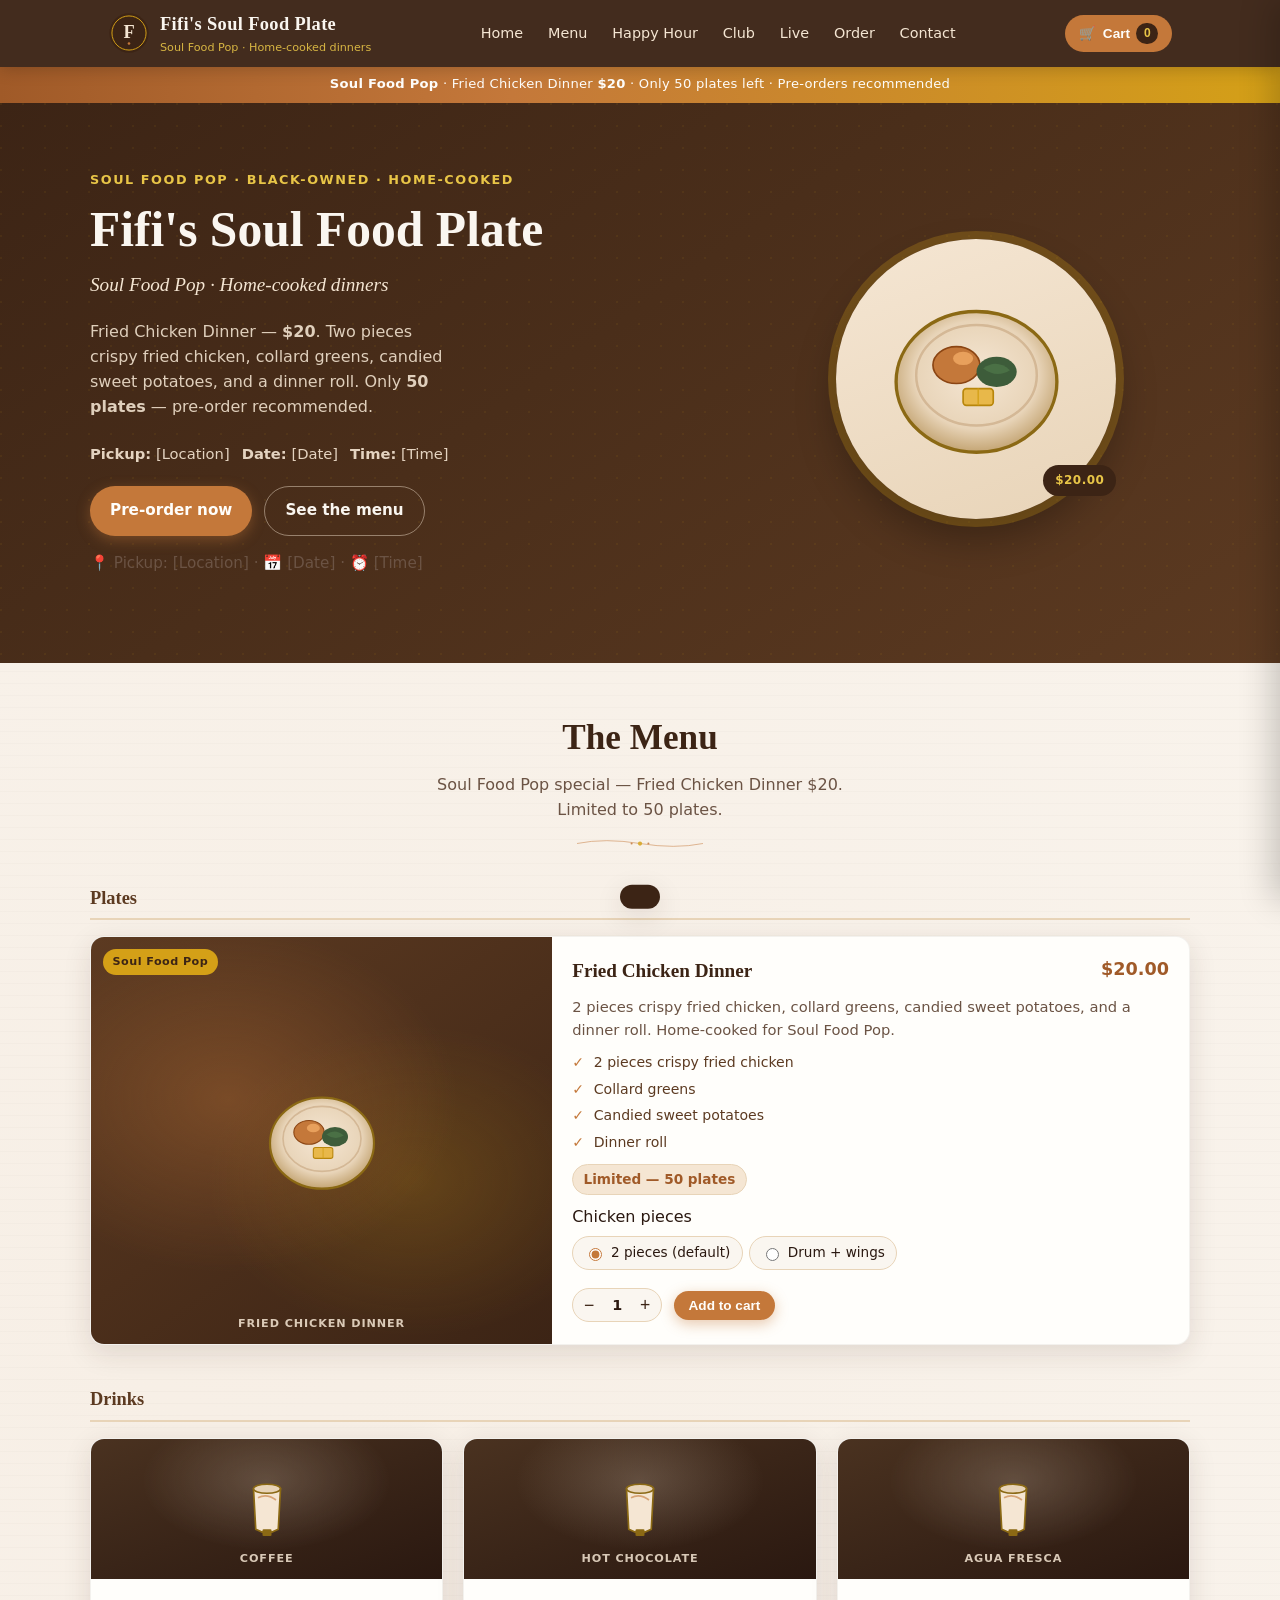
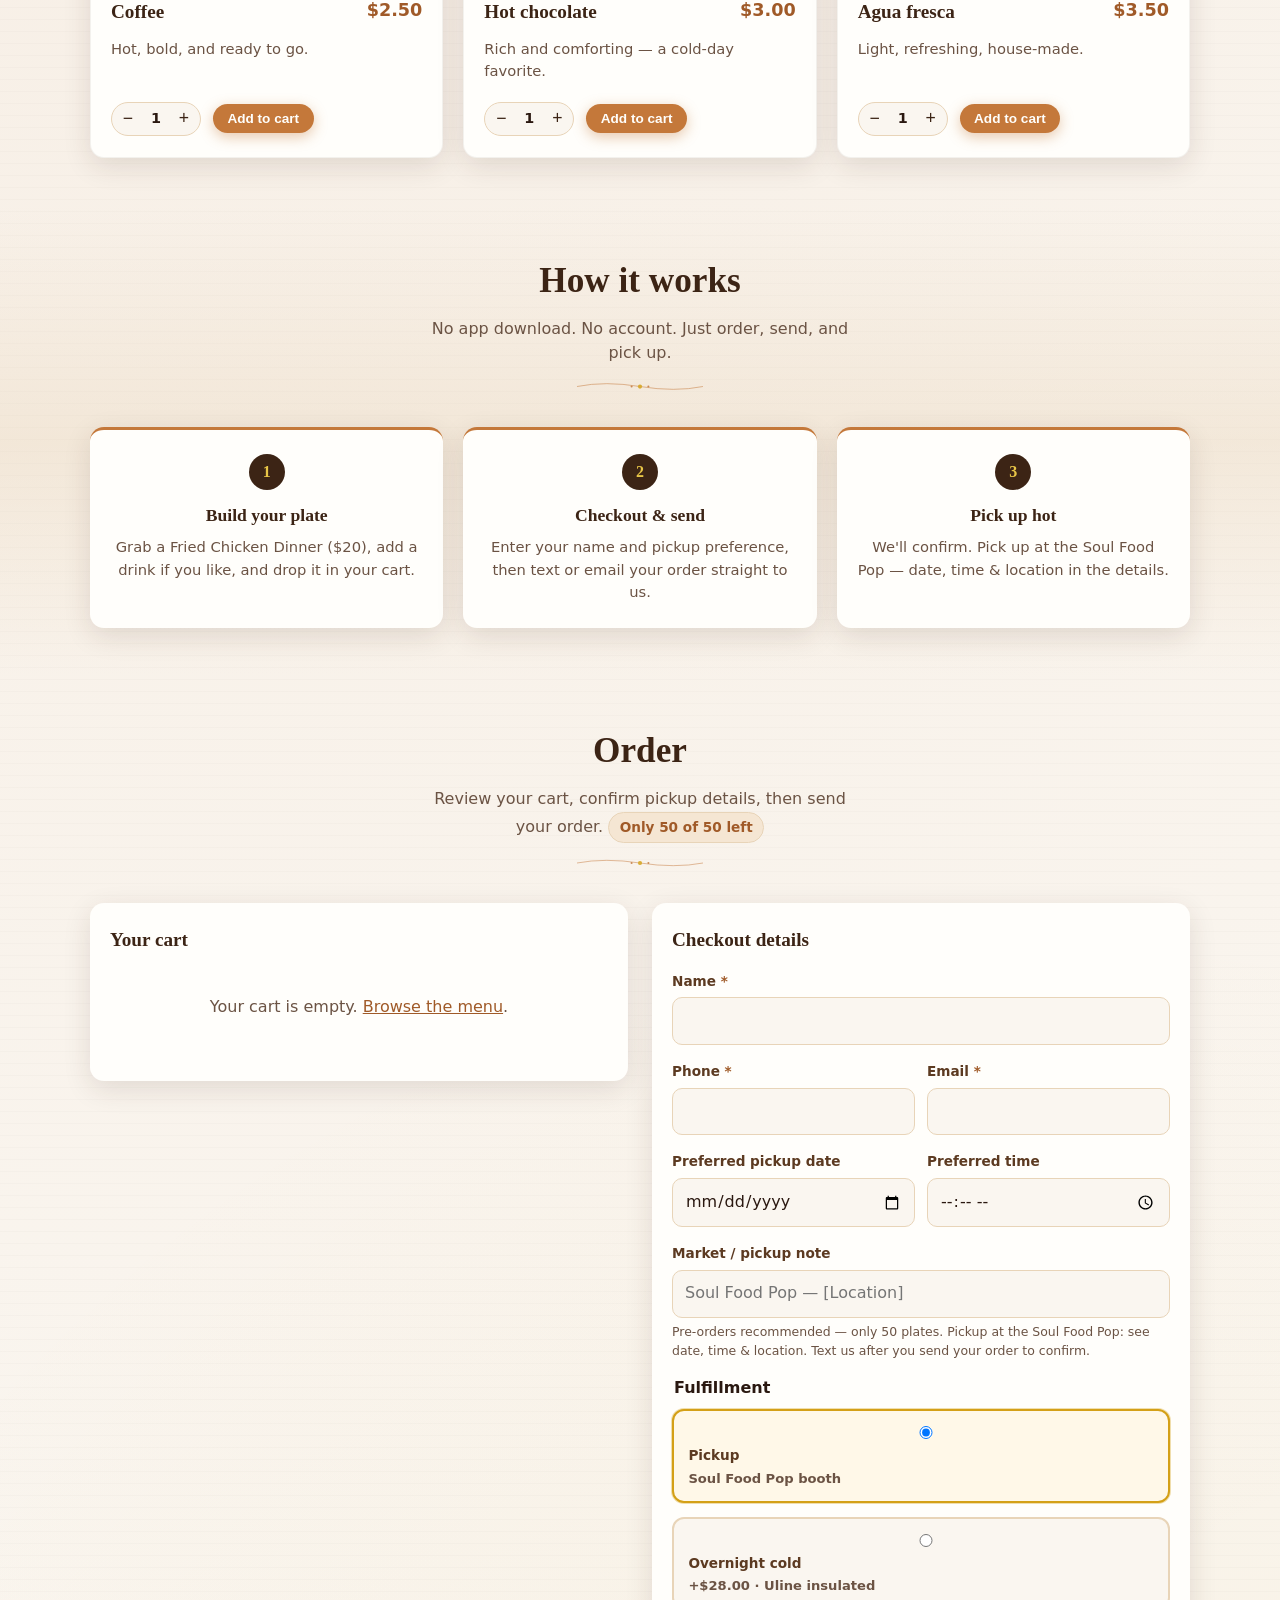
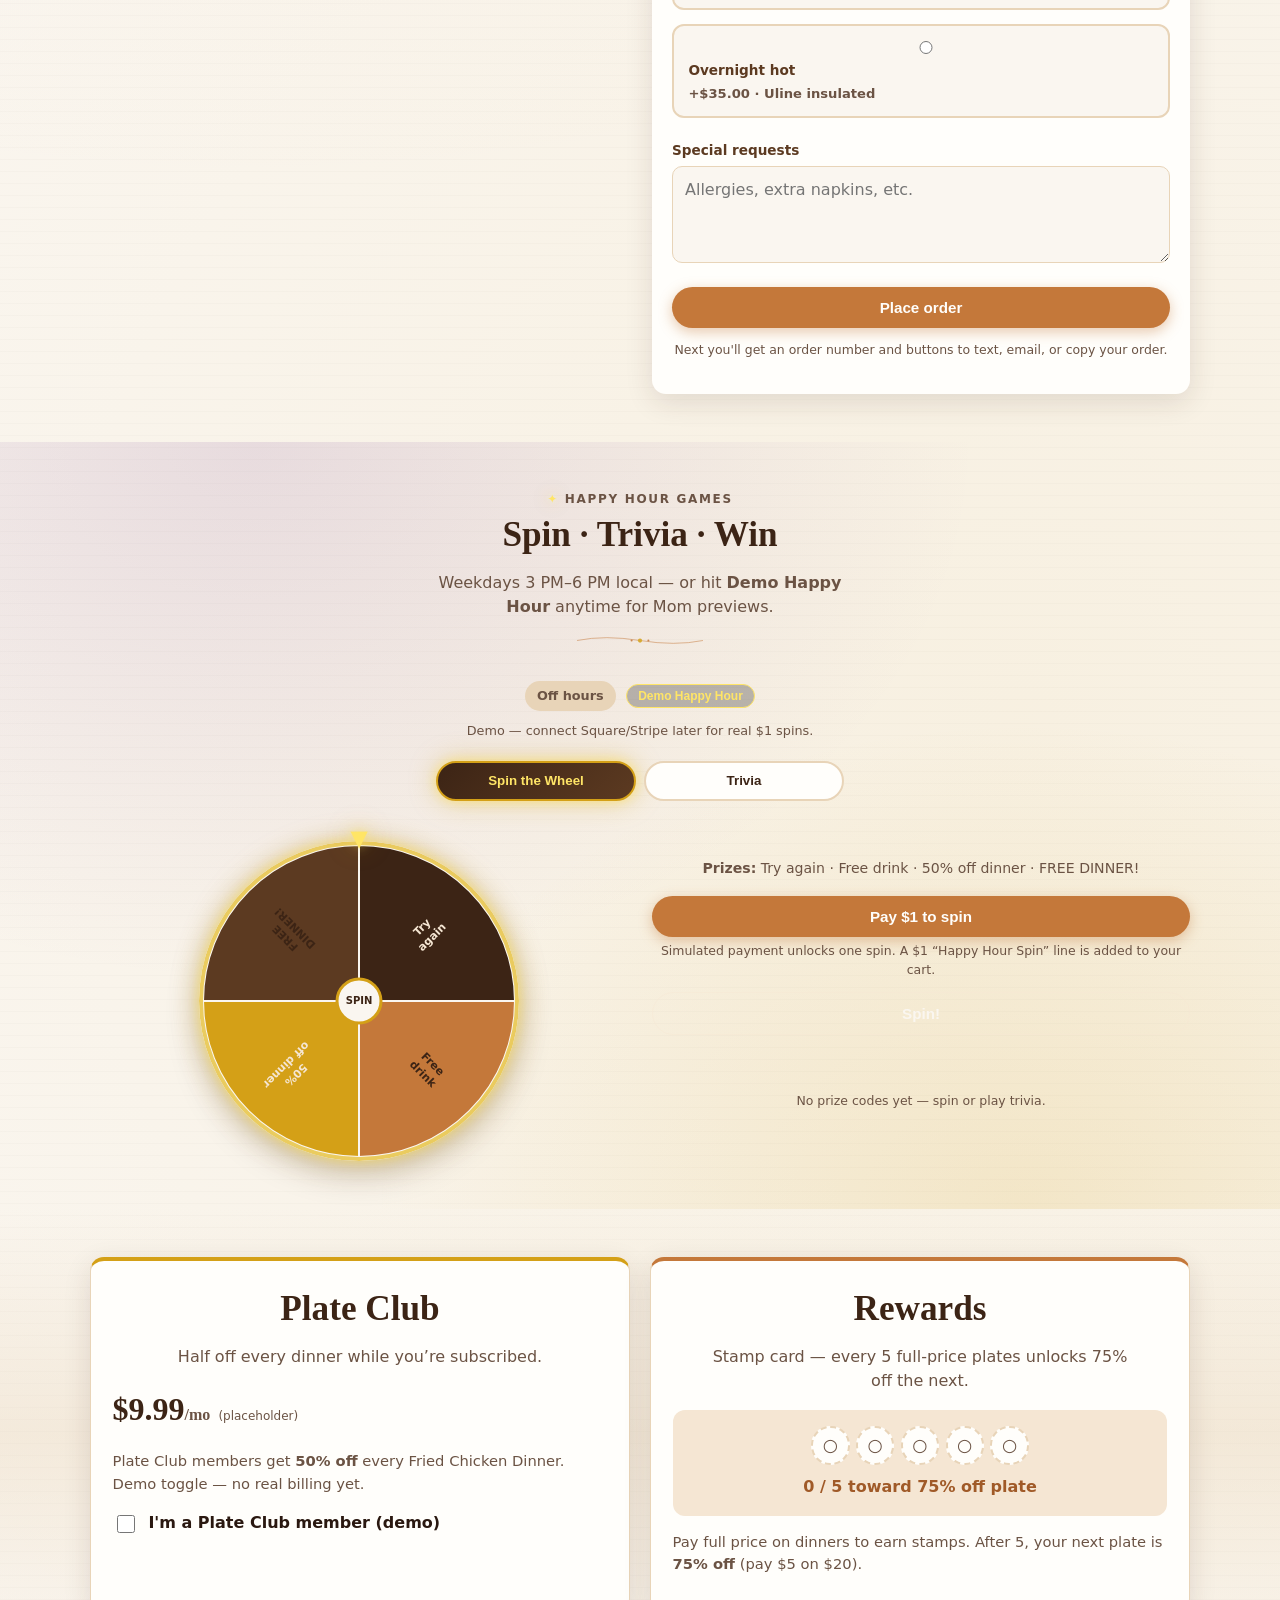
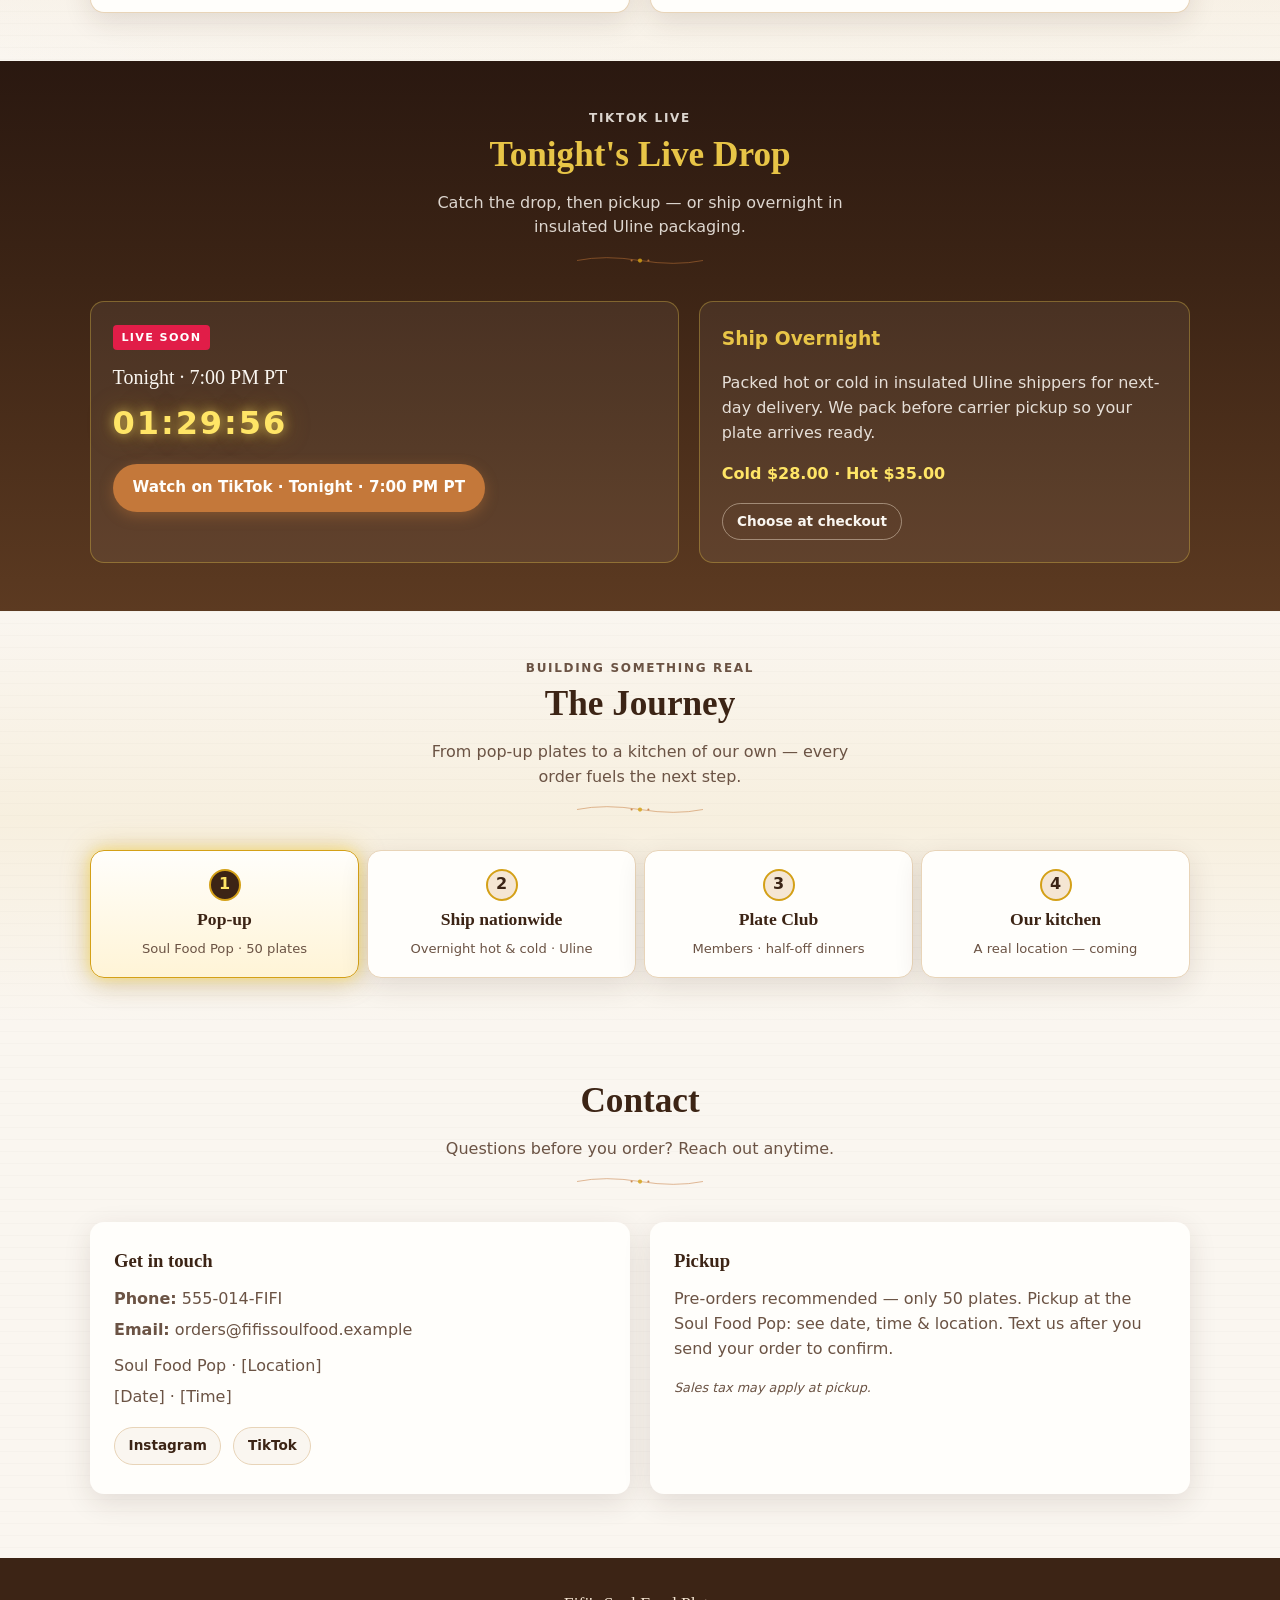
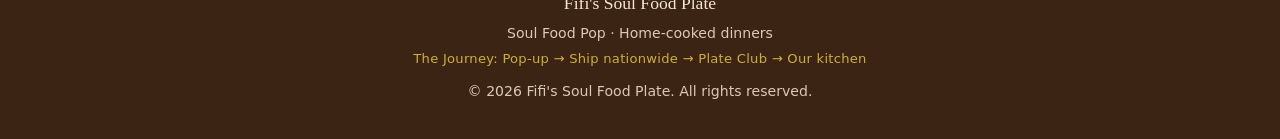
==== index.html @ 1bd7431d "Launch Fifi's Soul Food Plate ordering site Soul Food Pop menu, Happy Hour, Plate Club, rewards, ove" ====
<!DOCTYPE html>
<html lang="en">
<head>
  <meta charset="UTF-8" />
  <meta name="viewport" content="width=device-width, initial-scale=1" />
  <meta name="description" content="Soul Food Pop by Fifi's Soul Food Plate — Fried Chicken Dinner $20. Only 50 plates. Pre-order recommended." />
  <title>Fifi's Soul Food Plate — Soul Food Pop · Fried Chicken Dinner $20</title>
  <link rel="icon" href="assets/logo-mark.svg" type="image/svg+xml" />
  <link rel="stylesheet" href="styles.css" />
</head>
<body class="pattern-bg">
  <a class="skip-link" href="#main">Skip to content</a>

  <header class="site-header">
    <div class="header-inner">
      <a class="brand" href="#home">
        <img src="assets/logo-mark.svg" alt="" width="42" height="42" />
        <span class="brand-text">
          <span class="brand-name" id="brand-name">Fifi's Soul Food Plate</span>
          <span class="brand-tag" id="brand-tag">Soul Food Pop · Home-cooked dinners</span>
        </span>
      </a>

      <nav aria-label="Primary">
        <ul class="nav-desktop">
          <li><a href="#home">Home</a></li>
          <li><a href="#menu">Menu</a></li>
          <li><a href="#happy-hour">Happy Hour</a></li>
          <li><a href="#club">Club</a></li>
          <li><a href="#live-drop">Live</a></li>
          <li><a href="#order">Order</a></li>
          <li><a href="#contact">Contact</a></li>
        </ul>
      </nav>

      <div class="header-actions">
        <button type="button" class="cart-btn" id="cart-open-btn" aria-haspopup="dialog" aria-controls="cart-drawer" aria-expanded="false">
          <span aria-hidden="true">🛒</span>
          Cart
          <span class="cart-count" id="cart-count" aria-live="polite">0</span>
        </button>
        <button type="button" class="menu-toggle" id="menu-toggle" aria-expanded="false" aria-controls="nav-mobile">
          Menu
        </button>
      </div>
    </div>
    <ul class="nav-mobile" id="nav-mobile" hidden>
      <li><a href="#home">Home</a></li>
      <li><a href="#menu">Menu</a></li>
      <li><a href="#happy-hour">Happy Hour</a></li>
      <li><a href="#club">Plate Club</a></li>
      <li><a href="#rewards">Rewards</a></li>
      <li><a href="#live-drop">Live Drop</a></li>
      <li><a href="#journey">The Journey</a></li>
      <li><a href="#order">Order</a></li>
      <li><a href="#contact">Contact</a></li>
    </ul>
  </header>

  <div class="limited-banner" id="limited-banner" role="status" aria-live="polite">
    <strong id="banner-event">Soul Food Pop</strong>
    <span aria-hidden="true"> · </span>
    <span>Fried Chicken Dinner <strong>$20</strong></span>
    <span aria-hidden="true"> · </span>
    <span id="banner-left">Only 50 plates</span>
    <span aria-hidden="true"> · </span>
    <span>Pre-orders recommended</span>
  </div>

  <div class="hh-banner" id="hh-banner" hidden role="status">
    <span class="hh-neon" aria-hidden="true">✦</span>
    <strong>Happy Hour is ON</strong>
    <span aria-hidden="true"> · </span>
    <span>Spin the Wheel · Trivia · Win free drinks &amp; dinner deals</span>
    <a class="hh-banner-link" href="#happy-hour">Play now</a>
    <button type="button" class="hh-demo-toggle" id="hh-demo-toggle" title="Force Happy Hour for Mom demos">Demo Happy Hour</button>
  </div>

  <main id="main">
    <!-- HOME -->
    <section class="hero" id="home">
      <div class="hero-inner">
        <div>
          <span class="hero-kicker" id="hero-kicker">Soul Food Pop · Black-owned · Home-cooked</span>
          <h1 id="hero-title">Fifi's Soul Food Plate</h1>
          <p class="hero-tagline" id="hero-tagline">Soul Food Pop · Home-cooked dinners</p>
          <p class="hero-desc" id="hero-desc">
            Fried Chicken Dinner — <strong>$20</strong>. Two pieces crispy fried chicken, collard greens, candied sweet potatoes, and a dinner roll. Only <strong>50 plates</strong> — pre-order recommended.
          </p>
          <p class="hero-event-meta" id="hero-event-meta"></p>
          <div class="hero-ctas">
            <a class="btn btn-primary" href="#order">Pre-order now</a>
            <a class="btn btn-secondary" href="#menu">See the menu</a>
          </div>
          <p class="event-details" id="event-details" style="margin-top:1rem;font-size:0.95rem;color:var(--muted);">
            📍 Pickup: <span id="cfg-pickup">[Location]</span> ·
            📅 <span id="cfg-date">[Date]</span> ·
            ⏰ <span id="cfg-time">[Time]</span>
          </p>
        </div>
        <div class="hero-visual">
          <div class="hero-plate-card">
            <img src="assets/plate.svg" alt="Illustrated soul food plate with fried chicken dinner" />
            <span class="hero-badge" id="hero-badge">$20</span>
          </div>
        </div>
      </div>
    </section>

    <!-- MENU -->
    <section class="section" id="menu" aria-labelledby="menu-heading">
      <div class="section-inner">
        <header class="section-header">
          <h2 id="menu-heading">The Menu</h2>
          <p id="menu-intro">Soul Food Pop special — Fried Chicken Dinner $20. Limited to 50 plates.</p>
          <img class="flourish" src="assets/flourish.svg" alt="" />
        </header>

        <div class="menu-block">
          <h3 class="category-label">Plates</h3>
          <div class="menu-grid plates" id="menu-plates"></div>
        </div>

        <div class="menu-block">
          <h3 class="category-label">Drinks</h3>
          <div class="menu-grid drinks" id="menu-drinks"></div>
        </div>
      </div>
    </section>

    <!-- HOW IT WORKS -->
    <section class="section" id="how" aria-labelledby="how-heading" style="background: linear-gradient(180deg, transparent, rgba(232,212,184,0.35), transparent);">
      <div class="section-inner">
        <header class="section-header">
          <h2 id="how-heading">How it works</h2>
          <p>No app download. No account. Just order, send, and pick up.</p>
          <img class="flourish" src="assets/flourish.svg" alt="" />
        </header>
        <div class="steps">
          <article class="step-card">
            <span class="step-num">1</span>
            <h3>Build your plate</h3>
            <p>Grab a Fried Chicken Dinner ($20), add a drink if you like, and drop it in your cart.</p>
          </article>
          <article class="step-card">
            <span class="step-num">2</span>
            <h3>Checkout &amp; send</h3>
            <p>Enter your name and pickup preference, then text or email your order straight to us.</p>
          </article>
          <article class="step-card">
            <span class="step-num">3</span>
            <h3>Pick up hot</h3>
            <p>We'll confirm. Pick up at the Soul Food Pop — date, time &amp; location in the details.</p>
          </article>
        </div>
      </div>
    </section>

    <!-- ORDER -->
    <section class="section" id="order" aria-labelledby="order-heading">
      <div class="section-inner">
        <header class="section-header">
          <h2 id="order-heading">Order</h2>
          <p>Review your cart, confirm pickup details, then send your order. <span id="order-plates-left"></span></p>
          <img class="flourish" src="assets/flourish.svg" alt="" />
        </header>

        <!-- Confirmation (shown after place order) -->
        <div class="confirm-panel panel" id="confirm-panel" role="status" aria-live="polite">
          <div class="confirm-icon" aria-hidden="true">✓</div>
          <h2>Order ready to send</h2>
          <p class="order-number" id="confirm-order-number">Order #—</p>
          <div class="confirm-meta" id="confirm-customer"></div>
          <ul class="cart-lines" id="confirm-lines"></ul>
          <div class="cart-totals" id="confirm-totals"></div>
          <p class="tax-note" id="confirm-tax-note"></p>
          <p style="font-size:0.9rem;color:var(--muted);text-align:center;">
            Use a button below to send this order to Fifi. Nothing is submitted to a server — your phone or email app opens with the order filled in.
          </p>
          <div class="confirm-actions">
            <a class="btn btn-primary" id="btn-sms" href="#">Text this order</a>
            <a class="btn btn-ghost" id="btn-email" href="#">Email this order</a>
            <button type="button" class="btn btn-secondary" id="btn-copy" style="border-color:var(--cream-dark);color:var(--brown-deep);background:var(--cream);">
              Copy order
            </button>
            <button type="button" class="btn btn-sm" id="btn-new-order" style="background:transparent;color:var(--muted);margin-top:0.5rem;">
              Start a new order
            </button>
          </div>
        </div>

        <div class="order-layout" id="checkout-view">
          <div class="panel" id="order-summary-panel">
            <h3>Your cart</h3>
            <div id="order-cart-body">
              <p class="cart-empty">Your cart is empty. <a href="#menu">Browse the menu</a>.</p>
            </div>
            <div class="cart-perks" id="cart-perks"></div>
          </div>

          <div class="panel">
            <h3>Checkout details</h3>
            <form id="checkout-form" novalidate>
              <div class="form-group">
                <label class="required" for="cust-name">Name</label>
                <input type="text" id="cust-name" name="name" autocomplete="name" required maxlength="80" />
                <span class="error-msg" id="err-name">Please enter your name.</span>
              </div>
              <div class="form-row two">
                <div class="form-group">
                  <label class="required" for="cust-phone">Phone</label>
                  <input type="tel" id="cust-phone" name="phone" autocomplete="tel" required maxlength="30" />
                  <span class="error-msg" id="err-phone">Please enter a phone number.</span>
                </div>
                <div class="form-group">
                  <label class="required" for="cust-email">Email</label>
                  <input type="email" id="cust-email" name="email" autocomplete="email" required maxlength="120" />
                  <span class="error-msg" id="err-email">Please enter a valid email.</span>
                </div>
              </div>
              <div class="form-row two">
                <div class="form-group">
                  <label for="pickup-date">Preferred pickup date</label>
                  <input type="date" id="pickup-date" name="pickupDate" />
                </div>
                <div class="form-group">
                  <label for="pickup-time">Preferred time</label>
                  <input type="time" id="pickup-time" name="pickupTime" />
                </div>
              </div>
              <div class="form-group">
                <label for="market-note">Market / pickup note</label>
                <input type="text" id="market-note" name="marketNote" maxlength="200" placeholder="e.g. Saturday farmers market booth" />
                <p class="form-hint" id="pickup-hint"></p>
              </div>
              <fieldset class="form-group fulfill-fieldset">
                <legend>Fulfillment</legend>
                <div class="radio-stack" id="fulfill-options">
                  <label class="radio-card">
                    <input type="radio" name="fulfillment" value="pickup" checked />
                    <span><strong>Pickup</strong><small>Soul Food Pop booth</small></span>
                  </label>
                  <label class="radio-card">
                    <input type="radio" name="fulfillment" value="overnight-cold" />
                    <span><strong>Overnight cold</strong><small id="opt-ship-cold">+$28 · Uline insulated</small></span>
                  </label>
                  <label class="radio-card">
                    <input type="radio" name="fulfillment" value="overnight-hot" />
                    <span><strong>Overnight hot</strong><small id="opt-ship-hot">+$35 · Uline insulated</small></span>
                  </label>
                </div>
                <p class="form-hint" id="ship-hint" hidden>Packed hot or cold in insulated Uline shippers for next-day delivery.</p>
              </fieldset>
              <div class="form-group">
                <label for="special-requests">Special requests</label>
                <textarea id="special-requests" name="specialRequests" rows="3" maxlength="400" placeholder="Allergies, extra napkins, etc."></textarea>
              </div>
              <button type="submit" class="btn btn-primary btn-block" id="place-order-btn">
                Place order
              </button>
              <p class="form-hint" style="margin-top:0.75rem;text-align:center;">
                Next you'll get an order number and buttons to text, email, or copy your order.
              </p>
            </form>
          </div>
        </div>
      </div>
    </section>


    <!-- HAPPY HOUR -->
    <section class="section hh-section" id="happy-hour" aria-labelledby="hh-heading">
      <div class="section-inner">
        <header class="section-header">
          <p class="hh-kicker"><span class="hh-neon">✦</span> Happy Hour Games</p>
          <h2 id="hh-heading">Spin · Trivia · Win</h2>
          <p id="hh-window-copy">Weekdays <span id="hh-hours-label">3–6 PM</span> local — or hit <strong>Demo Happy Hour</strong> anytime for Mom previews.</p>
          <img class="flourish" src="assets/flourish.svg" alt="" />
        </header>

        <div class="hh-status-row">
          <span class="hh-status-pill" id="hh-status-pill">Off hours</span>
          <button type="button" class="btn btn-secondary btn-sm" id="hh-demo-btn">Demo Happy Hour</button>
          <p class="hh-demo-note">Demo — connect Square/Stripe later for real $1 spins.</p>
        </div>

        <div class="hh-tabs" role="tablist" aria-label="Happy Hour games">
          <button type="button" class="hh-tab active" role="tab" id="tab-wheel" aria-selected="true" aria-controls="panel-wheel">Spin the Wheel</button>
          <button type="button" class="hh-tab" role="tab" id="tab-trivia" aria-selected="false" aria-controls="panel-trivia">Trivia</button>
        </div>

        <div class="hh-panels">
          <div class="hh-panel active" id="panel-wheel" role="tabpanel" aria-labelledby="tab-wheel">
            <div class="wheel-layout">
              <div class="wheel-stage">
                <div class="wheel-pointer" aria-hidden="true">▼</div>
                <div class="wheel-wrap" id="wheel-wrap">
                  <canvas id="prize-wheel" width="320" height="320" aria-label="Prize wheel"></canvas>
                </div>
              </div>
              <div class="wheel-controls">
                <p class="wheel-prize-list" id="wheel-prize-list"></p>
                <button type="button" class="btn btn-primary btn-block" id="btn-pay-spin">Pay $1 to spin</button>
                <p class="form-hint" id="spin-unlock-note">Simulated payment unlocks one spin. A $1 “Happy Hour Spin” line is added to your cart.</p>
                <button type="button" class="btn btn-secondary btn-block" id="btn-spin" disabled>Spin!</button>
                <p class="wheel-result" id="wheel-result" aria-live="polite"></p>
                <div class="active-codes" id="active-codes"></div>
              </div>
            </div>
          </div>

          <div class="hh-panel" id="panel-trivia" role="tabpanel" aria-labelledby="tab-trivia" hidden>
            <div class="trivia-card" id="trivia-card">
              <p class="trivia-progress" id="trivia-progress">Question 1 of 3</p>
              <h3 id="trivia-q">Loading…</h3>
              <div class="trivia-choices" id="trivia-choices"></div>
              <p class="trivia-feedback" id="trivia-feedback" aria-live="polite"></p>
              <button type="button" class="btn btn-secondary btn-sm" id="trivia-next" hidden>Next question</button>
              <button type="button" class="btn btn-primary" id="trivia-free-spin" hidden>Claim free prize spin</button>
            </div>
          </div>
        </div>
      </div>
    </section>

    <!-- PLATE CLUB + REWARDS -->
    <section class="section" id="club" aria-labelledby="club-heading" style="background: linear-gradient(180deg, transparent, rgba(232,212,184,0.35), transparent);">
      <div class="section-inner">
        <div class="loyalty-grid">
          <article class="loyalty-card plate-club-card">
            <header class="section-header" style="margin-bottom:1rem;">
              <h2 id="club-heading">Plate Club</h2>
              <p>Half off every dinner while you’re subscribed.</p>
            </header>
            <p class="club-price"><span id="club-price-label">$9.99</span><span class="per">/mo</span> <span class="club-placeholder">(placeholder)</span></p>
            <p class="club-explain">Plate Club members get <strong>50% off</strong> every Fried Chicken Dinner. Demo toggle — no real billing yet.</p>
            <label class="toggle-row">
              <input type="checkbox" id="plate-club-toggle" />
              <span>I'm a Plate Club member (demo)</span>
            </label>
            <p class="club-active-note" id="club-active-note" hidden>✓ Half-off plates applied in cart</p>
          </article>

          <article class="loyalty-card rewards-card" id="rewards">
            <header class="section-header" style="margin-bottom:1rem;">
              <h2 id="rewards-heading">Rewards</h2>
              <p>Stamp card — every 5 full-price plates unlocks 75% off the next.</p>
            </header>
            <div class="stamp-card" id="stamp-card" aria-label="Rewards progress">
              <div class="stamps" id="stamps-row"></div>
              <p class="stamp-progress" id="stamp-progress">0 / 5 toward 75% off plate</p>
            </div>
            <p class="rewards-explain">Pay full price on dinners to earn stamps. After 5, your next plate is <strong>75% off</strong> (pay $5 on $20).</p>
            <p class="rewards-unlock" id="rewards-unlock" hidden>🎉 Next plate unlocked at 75% off!</p>
          </article>
        </div>
      </div>
    </section>

    <!-- TIKTOK LIVE / OVERNIGHT -->
    <section class="section live-section" id="live-drop" aria-labelledby="live-heading">
      <div class="section-inner">
        <header class="section-header">
          <p class="hh-kicker">TikTok Live</p>
          <h2 id="live-heading">Tonight's Live Drop</h2>
          <p>Catch the drop, then pickup — or ship overnight in insulated Uline packaging.</p>
          <img class="flourish" src="assets/flourish.svg" alt="" />
        </header>
        <div class="live-card">
          <div class="live-countdown-wrap">
            <span class="live-badge">LIVE SOON</span>
            <p class="live-time-label" id="live-time-label">Tonight · 7:00 PM PT</p>
            <p class="countdown" id="live-countdown" aria-live="polite">--:--:--</p>
            <a class="btn btn-primary" id="live-cta" href="#" target="_blank" rel="noopener noreferrer">Watch on TikTok</a>
          </div>
          <div class="live-ship-teaser">
            <h3>Ship Overnight</h3>
            <p id="ship-copy-teaser">Packed hot or cold in insulated Uline shippers for next-day delivery.</p>
            <p class="ship-prices"><span id="ship-cold-price">Cold $28</span> · <span id="ship-hot-price">Hot $35</span></p>
            <a class="btn btn-secondary btn-sm" href="#order">Choose at checkout</a>
          </div>
        </div>
      </div>
    </section>


    <!-- THE JOURNEY -->
    <section class="section journey-section" id="journey" aria-labelledby="journey-heading">
      <div class="section-inner">
        <header class="section-header">
          <p class="hh-kicker">Building something real</p>
          <h2 id="journey-heading">The Journey</h2>
          <p>From pop-up plates to a kitchen of our own — every order fuels the next step.</p>
          <img class="flourish" src="assets/flourish.svg" alt="" />
        </header>
        <ol class="journey-roadmap">
          <li class="journey-step is-now">
            <span class="journey-dot" aria-hidden="true">1</span>
            <strong>Pop-up</strong>
            <span>Soul Food Pop · 50 plates</span>
          </li>
          <li class="journey-step">
            <span class="journey-dot" aria-hidden="true">2</span>
            <strong>Ship nationwide</strong>
            <span>Overnight hot &amp; cold · Uline</span>
          </li>
          <li class="journey-step">
            <span class="journey-dot" aria-hidden="true">3</span>
            <strong>Plate Club</strong>
            <span>Members · half-off dinners</span>
          </li>
          <li class="journey-step">
            <span class="journey-dot" aria-hidden="true">4</span>
            <strong>Our kitchen</strong>
            <span>A real location — coming</span>
          </li>
        </ol>
      </div>
    </section>

    <!-- CONTACT -->
    <section class="section" id="contact" aria-labelledby="contact-heading" style="padding-bottom:4rem;">
      <div class="section-inner">
        <header class="section-header">
          <h2 id="contact-heading">Contact</h2>
          <p>Questions before you order? Reach out anytime.</p>
          <img class="flourish" src="assets/flourish.svg" alt="" />
        </header>
        <div class="contact-grid">
          <div class="contact-card">
            <h3>Get in touch</h3>
            <p><strong>Phone:</strong> <a id="contact-phone" href="tel:"></a></p>
            <p><strong>Email:</strong> <a id="contact-email" href="mailto:"></a></p>
            <p id="contact-location" style="margin-top:0.75rem;"></p>
            <p id="contact-hours"></p>
            <div class="social-links">
              <a id="link-instagram" href="#" target="_blank" rel="noopener noreferrer">Instagram</a>
              <a id="link-tiktok" href="#" target="_blank" rel="noopener noreferrer">TikTok</a>
            </div>
          </div>
          <div class="contact-card">
            <h3>Pickup</h3>
            <p id="contact-pickup"></p>
            <p class="tax-note" id="contact-tax" style="margin-top:1rem;"></p>
          </div>
        </div>
      </div>
    </section>
  </main>

  <footer class="site-footer">
    <div class="footer-brand" id="footer-name">Fifi's Soul Food Plate</div>
    <p id="footer-tagline">Soul Food Pop · Home-cooked dinners</p>
    <p class="footer-journey" id="footer-journey">The Journey: Pop-up → Ship nationwide → Plate Club → Our kitchen</p>
    <p style="margin-top:0.75rem;">© <span id="footer-year"></span> Fifi's Soul Food Plate. All rights reserved.</p>
  </footer>

  <!-- Cart drawer -->
  <div class="cart-overlay" id="cart-overlay" hidden></div>
  <aside
    class="cart-drawer"
    id="cart-drawer"
    role="dialog"
    aria-modal="true"
    aria-labelledby="cart-drawer-title"
    hidden
  >
    <div class="drawer-header">
      <h2 id="cart-drawer-title">Your cart</h2>
      <button type="button" class="drawer-close" id="cart-close-btn" aria-label="Close cart">&times;</button>
    </div>
    <div class="drawer-body" id="drawer-cart-body">
      <p class="cart-empty">Your cart is empty.</p>
    </div>
    <div class="drawer-footer">
      <div class="cart-totals" id="drawer-totals"></div>
      <p class="tax-note" id="drawer-tax-note"></p>
      <a class="btn btn-primary btn-block" href="#order" id="drawer-checkout-btn">Go to checkout</a>
    </div>
  </aside>

  <div class="toast" id="toast" role="status" aria-live="polite"></div>

  <script src="config.js"></script>
  <script src="app.js"></script>
</body>
</html>
---- styles.css ----
/* Fifi's Soul Food Plate — warm Southern aesthetic */
:root {
  --brown-deep: #3c2415;
  --brown-mid: #5c3a21;
  --brown-soft: #8b6914;
  --cream: #faf6f0;
  --cream-warm: #f5e6d3;
  --cream-dark: #e8d4b8;
  --orange: #c4783a;
  --orange-deep: #a05a28;
  --gold: #d4a017;
  --gold-soft: #e8c547;
  --ink: #2a1810;
  --muted: #6b5344;
  --white: #fffefb;
  --success: #3d5c3a;
  --shadow: 0 8px 28px rgba(60, 36, 21, 0.12);
  --radius: 14px;
  --font-display: "Georgia", "Times New Roman", serif;
  --font-body: system-ui, -apple-system, "Segoe UI", Roboto, sans-serif;
  --max: 1100px;
  --header-h: 64px;
}

*,
*::before,
*::after {
  box-sizing: border-box;
}

html {
  scroll-behavior: smooth;
}

body {
  margin: 0;
  font-family: var(--font-body);
  color: var(--ink);
  background: var(--cream);
  line-height: 1.55;
  -webkit-font-smoothing: antialiased;
}

img,
svg {
  display: block;
  max-width: 100%;
}

a {
  color: var(--orange-deep);
}

a:focus-visible,
button:focus-visible,
input:focus-visible,
textarea:focus-visible,
select:focus-visible {
  outline: 3px solid var(--gold);
  outline-offset: 2px;
}

.skip-link {
  position: absolute;
  left: -9999px;
  top: 0;
  background: var(--brown-deep);
  color: var(--cream);
  padding: 0.75rem 1rem;
  z-index: 1000;
}
.skip-link:focus {
  left: 0.5rem;
  top: 0.5rem;
}

/* Pattern background */
.pattern-bg {
  background-color: var(--cream);
  background-image:
    radial-gradient(circle at 20% 20%, rgba(196, 120, 58, 0.06) 0%, transparent 40%),
    radial-gradient(circle at 80% 60%, rgba(212, 160, 23, 0.07) 0%, transparent 35%),
    repeating-linear-gradient(
      0deg,
      transparent,
      transparent 11px,
      rgba(60, 36, 21, 0.02) 11px,
      rgba(60, 36, 21, 0.02) 12px
    );
}

/* Header */
.site-header {
  position: sticky;
  top: 0;
  z-index: 100;
  background: rgba(60, 36, 21, 0.96);
  backdrop-filter: blur(8px);
  color: var(--cream);
  box-shadow: 0 2px 16px rgba(0, 0, 0, 0.2);
}

.header-inner {
  max-width: var(--max);
  margin: 0 auto;
  padding: 0.65rem 1.1rem;
  display: flex;
  align-items: center;
  justify-content: space-between;
  gap: 1rem;
  min-height: var(--header-h);
}

.brand {
  display: flex;
  align-items: center;
  gap: 0.65rem;
  text-decoration: none;
  color: inherit;
  min-width: 0;
}

.brand img {
  width: 42px;
  height: 42px;
  flex-shrink: 0;
}

.brand-text {
  display: flex;
  flex-direction: column;
  min-width: 0;
}

.brand-name {
  font-family: var(--font-display);
  font-size: 1.05rem;
  font-weight: 700;
  letter-spacing: 0.02em;
  white-space: nowrap;
  overflow: hidden;
  text-overflow: ellipsis;
}

.brand-tag {
  font-size: 0.7rem;
  color: var(--gold-soft);
  opacity: 0.9;
  white-space: nowrap;
  overflow: hidden;
  text-overflow: ellipsis;
}

.nav-desktop {
  display: none;
  gap: 0.15rem;
  list-style: none;
  margin: 0;
  padding: 0;
}

.nav-desktop a {
  color: var(--cream-warm);
  text-decoration: none;
  padding: 0.45rem 0.7rem;
  border-radius: 8px;
  font-size: 0.9rem;
  font-weight: 500;
}

.nav-desktop a:hover,
.nav-desktop a:focus-visible {
  background: rgba(245, 230, 211, 0.12);
  color: var(--white);
}

.header-actions {
  display: flex;
  align-items: center;
  gap: 0.5rem;
}

.cart-btn {
  position: relative;
  background: var(--orange);
  color: var(--white);
  border: none;
  border-radius: 999px;
  padding: 0.5rem 0.9rem;
  font-weight: 600;
  font-size: 0.85rem;
  cursor: pointer;
  display: inline-flex;
  align-items: center;
  gap: 0.4rem;
}

.cart-btn:hover {
  background: var(--orange-deep);
}

.cart-count {
  background: var(--brown-deep);
  color: var(--gold-soft);
  min-width: 1.35rem;
  height: 1.35rem;
  border-radius: 999px;
  font-size: 0.75rem;
  display: inline-flex;
  align-items: center;
  justify-content: center;
  padding: 0 0.3rem;
}

.menu-toggle {
  display: flex;
  background: transparent;
  border: 1px solid rgba(245, 230, 211, 0.35);
  color: var(--cream);
  border-radius: 8px;
  padding: 0.45rem 0.6rem;
  cursor: pointer;
  font-size: 0.85rem;
}

.nav-mobile {
  display: none;
  background: var(--brown-mid);
  padding: 0.5rem 1rem 1rem;
  list-style: none;
  margin: 0;
}

.nav-mobile.open {
  display: block;
}

.nav-mobile a {
  display: block;
  color: var(--cream);
  text-decoration: none;
  padding: 0.75rem 0.5rem;
  border-bottom: 1px solid rgba(245, 230, 211, 0.12);
  font-weight: 500;
}

.nav-mobile a:last-child {
  border-bottom: none;
}

@media (min-width: 820px) {
  .nav-desktop {
    display: flex;
  }
  .menu-toggle {
    display: none;
  }
  .nav-mobile {
    display: none !important;
  }
  .brand-name {
    font-size: 1.15rem;
  }
}

/* Hero */
.hero {
  position: relative;
  padding: 2.5rem 1.1rem 3rem;
  overflow: hidden;
  background: linear-gradient(145deg, var(--brown-deep) 0%, #4a2e1a 45%, var(--brown-mid) 100%);
  color: var(--cream);
}

.hero::before {
  content: "";
  position: absolute;
  inset: 0;
  background-image: radial-gradient(circle at 1px 1px, rgba(212, 160, 23, 0.15) 1px, transparent 0);
  background-size: 22px 22px;
  opacity: 0.5;
  pointer-events: none;
}

.hero-inner {
  position: relative;
  max-width: var(--max);
  margin: 0 auto;
  display: grid;
  gap: 2rem;
  align-items: center;
}

@media (min-width: 768px) {
  .hero-inner {
    grid-template-columns: 1.2fr 0.8fr;
    padding: 1.5rem 0;
  }
}

.hero-kicker {
  display: inline-block;
  font-size: 0.8rem;
  letter-spacing: 0.12em;
  text-transform: uppercase;
  color: var(--gold-soft);
  margin-bottom: 0.75rem;
  font-weight: 600;
}

.hero h1 {
  font-family: var(--font-display);
  font-size: clamp(2rem, 5vw, 3.1rem);
  line-height: 1.15;
  margin: 0 0 0.75rem;
  font-weight: 700;
}

.hero-tagline {
  font-size: 1.2rem;
  color: var(--cream-warm);
  margin: 0 0 1.25rem;
  font-style: italic;
  font-family: var(--font-display);
}

.hero-desc {
  color: rgba(245, 230, 211, 0.88);
  max-width: 36ch;
  margin: 0 0 1.5rem;
}

.hero-ctas {
  display: flex;
  flex-wrap: wrap;
  gap: 0.75rem;
}

.btn {
  display: inline-flex;
  align-items: center;
  justify-content: center;
  gap: 0.4rem;
  padding: 0.75rem 1.25rem;
  border-radius: 999px;
  font-weight: 600;
  font-size: 0.95rem;
  text-decoration: none;
  border: none;
  cursor: pointer;
  transition: transform 0.15s ease, background 0.15s ease, box-shadow 0.15s ease;
}

.btn:active {
  transform: scale(0.98);
}

.btn-primary {
  background: var(--orange);
  color: var(--white);
  box-shadow: 0 4px 14px rgba(196, 120, 58, 0.4);
}

.btn-primary:hover {
  background: var(--orange-deep);
}

.btn-secondary {
  background: transparent;
  color: var(--cream);
  border: 1.5px solid rgba(245, 230, 211, 0.45);
}

.btn-secondary:hover {
  background: rgba(245, 230, 211, 0.1);
}

.btn-ghost {
  background: var(--cream-warm);
  color: var(--brown-deep);
}

.btn-ghost:hover {
  background: var(--cream-dark);
}

.btn-sm {
  padding: 0.45rem 0.9rem;
  font-size: 0.85rem;
}

.btn-block {
  width: 100%;
}

.hero-visual {
  display: flex;
  justify-content: center;
}

.hero-plate-card {
  background: linear-gradient(160deg, var(--cream-warm), var(--cream-dark));
  border-radius: 50%;
  width: min(280px, 70vw);
  height: min(280px, 70vw);
  display: flex;
  align-items: center;
  justify-content: center;
  box-shadow:
    0 0 0 8px rgba(212, 160, 23, 0.25),
    0 20px 40px rgba(0, 0, 0, 0.3);
  position: relative;
}

.hero-plate-card img {
  width: 72%;
  height: auto;
}

.hero-badge {
  position: absolute;
  bottom: 8%;
  right: 0;
  background: var(--brown-deep);
  color: var(--gold-soft);
  font-size: 0.75rem;
  font-weight: 700;
  padding: 0.4rem 0.75rem;
  border-radius: 999px;
  letter-spacing: 0.04em;
}

/* Sections */
.section {
  padding: 3rem 1.1rem;
}

.section-inner {
  max-width: var(--max);
  margin: 0 auto;
}

.section-header {
  text-align: center;
  margin-bottom: 2rem;
}

.section-header h2 {
  font-family: var(--font-display);
  font-size: clamp(1.6rem, 3.5vw, 2.2rem);
  color: var(--brown-deep);
  margin: 0 0 0.5rem;
}

.section-header p {
  color: var(--muted);
  margin: 0 auto;
  max-width: 42ch;
}

.flourish {
  width: 140px;
  margin: 0.75rem auto 0;
  opacity: 0.85;
}

/* Menu cards */
.menu-grid {
  display: grid;
  gap: 1.25rem;
}

@media (min-width: 640px) {
  .menu-grid {
    grid-template-columns: repeat(2, 1fr);
  }
}

@media (min-width: 960px) {
  .menu-grid.plates {
    grid-template-columns: 1fr;
  }
  .menu-grid.drinks {
    grid-template-columns: repeat(3, 1fr);
  }
}

.category-label {
  font-family: var(--font-display);
  font-size: 1.15rem;
  color: var(--brown-mid);
  margin: 0 0 1rem;
  padding-bottom: 0.4rem;
  border-bottom: 2px solid var(--cream-dark);
}

.menu-block + .menu-block {
  margin-top: 2.5rem;
}

.menu-card {
  background: var(--white);
  border-radius: var(--radius);
  overflow: hidden;
  box-shadow: var(--shadow);
  border: 1px solid rgba(60, 36, 21, 0.06);
  display: flex;
  flex-direction: column;
}

@media (min-width: 640px) {
  .menu-card.featured {
    flex-direction: row;
  }
  .menu-card.featured .card-visual {
    width: 42%;
    min-height: 220px;
  }
  .menu-card.featured .card-body {
    flex: 1;
  }
}

.card-visual {
  position: relative;
  min-height: 140px;
  display: flex;
  align-items: center;
  justify-content: center;
  background: linear-gradient(145deg, #5c3a21 0%, #3c2415 50%, #2a1810 100%);
}

.card-visual.plate-grad {
  background:
    radial-gradient(ellipse at 30% 40%, rgba(196, 120, 58, 0.35), transparent 50%),
    radial-gradient(ellipse at 70% 60%, rgba(212, 160, 23, 0.2), transparent 45%),
    linear-gradient(145deg, #5c3a21, #3c2415);
}

.card-visual.drink-grad {
  background:
    radial-gradient(ellipse at 50% 30%, rgba(245, 230, 211, 0.2), transparent 50%),
    linear-gradient(160deg, #4a3220, #2a1810);
}

.card-visual img {
  width: 90px;
  height: 90px;
}

.menu-card.featured .card-visual img {
  width: 130px;
  height: 130px;
}

.dish-label {
  position: absolute;
  bottom: 0.75rem;
  left: 0.75rem;
  right: 0.75rem;
  text-align: center;
  font-size: 0.7rem;
  letter-spacing: 0.08em;
  text-transform: uppercase;
  color: var(--cream-warm);
  opacity: 0.85;
  font-weight: 600;
}

.badge {
  position: absolute;
  top: 0.75rem;
  left: 0.75rem;
  background: var(--gold);
  color: var(--brown-deep);
  font-size: 0.7rem;
  font-weight: 700;
  padding: 0.25rem 0.6rem;
  border-radius: 999px;
  letter-spacing: 0.04em;
}

.card-body {
  padding: 1.15rem 1.25rem 1.35rem;
  display: flex;
  flex-direction: column;
  gap: 0.65rem;
  flex: 1;
}

.card-top {
  display: flex;
  justify-content: space-between;
  align-items: flex-start;
  gap: 0.75rem;
}

.card-body h3 {
  font-family: var(--font-display);
  font-size: 1.2rem;
  margin: 0;
  color: var(--brown-deep);
}

.price {
  font-weight: 700;
  color: var(--orange-deep);
  white-space: nowrap;
  font-size: 1.1rem;
}

.card-desc {
  margin: 0;
  color: var(--muted);
  font-size: 0.92rem;
}

.option-group {
  display: flex;
  flex-direction: column;
  gap: 0.35rem;
}

.option-group label.opt-label {
  font-size: 0.8rem;
  font-weight: 600;
  color: var(--brown-mid);
}

.option-choices {
  display: flex;
  flex-wrap: wrap;
  gap: 0.4rem;
}

.option-choices label {
  display: inline-flex;
  align-items: center;
  gap: 0.35rem;
  font-size: 0.85rem;
  background: var(--cream);
  padding: 0.35rem 0.7rem;
  border-radius: 999px;
  border: 1px solid var(--cream-dark);
  cursor: pointer;
}

.option-choices input {
  accent-color: var(--orange);
}

.addons {
  display: flex;
  flex-direction: column;
  gap: 0.4rem;
}

.addon-row {
  display: flex;
  align-items: center;
  gap: 0.5rem;
  font-size: 0.88rem;
  color: var(--ink);
}

.addon-row input {
  accent-color: var(--orange);
  width: 1.1rem;
  height: 1.1rem;
}

.addon-price {
  color: var(--muted);
  margin-left: auto;
  font-weight: 600;
}

.qty-row {
  display: flex;
  align-items: center;
  gap: 0.75rem;
  margin-top: auto;
  padding-top: 0.5rem;
}

.qty-control {
  display: inline-flex;
  align-items: center;
  border: 1px solid var(--cream-dark);
  border-radius: 999px;
  overflow: hidden;
  background: var(--cream);
}

.qty-control button {
  background: transparent;
  border: none;
  width: 2rem;
  height: 2rem;
  cursor: pointer;
  font-size: 1.1rem;
  color: var(--brown-deep);
  line-height: 1;
}

.qty-control button:hover {
  background: var(--cream-dark);
}

.qty-control span {
  min-width: 1.5rem;
  text-align: center;
  font-weight: 600;
  font-size: 0.9rem;
}

/* How it works */
.steps {
  display: grid;
  gap: 1.25rem;
}

@media (min-width: 700px) {
  .steps {
    grid-template-columns: repeat(3, 1fr);
  }
}

.step-card {
  background: var(--white);
  border-radius: var(--radius);
  padding: 1.5rem 1.25rem;
  text-align: center;
  box-shadow: var(--shadow);
  border-top: 3px solid var(--orange);
}

.step-num {
  display: inline-flex;
  width: 2.25rem;
  height: 2.25rem;
  align-items: center;
  justify-content: center;
  background: var(--brown-deep);
  color: var(--gold-soft);
  border-radius: 50%;
  font-weight: 700;
  font-family: var(--font-display);
  margin-bottom: 0.75rem;
}

.step-card h3 {
  font-family: var(--font-display);
  margin: 0 0 0.4rem;
  color: var(--brown-deep);
  font-size: 1.1rem;
}

.step-card p {
  margin: 0;
  color: var(--muted);
  font-size: 0.92rem;
}

/* Order / checkout section */
.order-layout {
  display: grid;
  gap: 1.5rem;
}

@media (min-width: 800px) {
  .order-layout {
    grid-template-columns: 1fr 1fr;
    align-items: start;
  }
}

.panel {
  background: var(--white);
  border-radius: var(--radius);
  padding: 1.35rem 1.25rem;
  box-shadow: var(--shadow);
}

.panel h3 {
  font-family: var(--font-display);
  margin: 0 0 1rem;
  color: var(--brown-deep);
  font-size: 1.2rem;
}

.form-group {
  margin-bottom: 1rem;
}

.form-group label {
  display: block;
  font-size: 0.85rem;
  font-weight: 600;
  color: var(--brown-mid);
  margin-bottom: 0.35rem;
}

.form-group input,
.form-group textarea,
.form-group select {
  width: 100%;
  padding: 0.65rem 0.75rem;
  border: 1.5px solid var(--cream-dark);
  border-radius: 10px;
  font: inherit;
  background: var(--cream);
  color: var(--ink);
}

.form-group input:focus,
.form-group textarea:focus,
.form-group select:focus {
  border-color: var(--orange);
  background: var(--white);
}

.form-hint {
  font-size: 0.78rem;
  color: var(--muted);
  margin-top: 0.25rem;
}

.form-row {
  display: grid;
  gap: 0.75rem;
}

@media (min-width: 500px) {
  .form-row.two {
    grid-template-columns: 1fr 1fr;
  }
}

.required::after {
  content: " *";
  color: var(--orange-deep);
}

/* Cart summary (inline on order page) */
.cart-lines {
  list-style: none;
  margin: 0 0 1rem;
  padding: 0;
}

.cart-line {
  display: grid;
  grid-template-columns: 1fr auto;
  gap: 0.25rem 0.75rem;
  padding: 0.75rem 0;
  border-bottom: 1px solid var(--cream-dark);
  font-size: 0.92rem;
}

.cart-line-name {
  font-weight: 600;
  color: var(--brown-deep);
}

.cart-line-meta {
  grid-column: 1 / -1;
  font-size: 0.8rem;
  color: var(--muted);
}

.cart-line-actions {
  display: flex;
  align-items: center;
  gap: 0.4rem;
  grid-column: 1 / -1;
  margin-top: 0.25rem;
}

.cart-line-actions button {
  background: var(--cream);
  border: 1px solid var(--cream-dark);
  border-radius: 6px;
  width: 1.75rem;
  height: 1.75rem;
  cursor: pointer;
  font-weight: 700;
  color: var(--brown-deep);
}

.cart-line-actions button:hover {
  background: var(--cream-dark);
}

.cart-line-actions .remove-btn {
  margin-left: auto;
  width: auto;
  padding: 0 0.5rem;
  font-size: 0.75rem;
  font-weight: 600;
  color: var(--orange-deep);
}

.cart-empty {
  text-align: center;
  padding: 1.5rem 0.5rem;
  color: var(--muted);
}

.cart-totals {
  display: flex;
  flex-direction: column;
  gap: 0.35rem;
  margin-bottom: 1rem;
}

.cart-totals .row {
  display: flex;
  justify-content: space-between;
  font-size: 0.95rem;
}

.cart-totals .total {
  font-size: 1.15rem;
  font-weight: 700;
  color: var(--brown-deep);
  padding-top: 0.4rem;
  border-top: 2px solid var(--cream-dark);
  margin-top: 0.25rem;
}

.tax-note {
  font-size: 0.8rem;
  color: var(--muted);
  font-style: italic;
  margin: 0 0 1rem;
}

/* Cart drawer */
.cart-overlay {
  position: fixed;
  inset: 0;
  background: rgba(42, 24, 16, 0.45);
  z-index: 200;
  opacity: 0;
  visibility: hidden;
  transition: opacity 0.25s ease, visibility 0.25s ease;
}

.cart-overlay.open {
  opacity: 1;
  visibility: visible;
}

.cart-drawer {
  position: fixed;
  top: 0;
  right: 0;
  width: min(400px, 100%);
  height: 100%;
  background: var(--cream);
  z-index: 210;
  transform: translateX(100%);
  transition: transform 0.28s ease;
  display: flex;
  flex-direction: column;
  box-shadow: -8px 0 32px rgba(0, 0, 0, 0.2);
}

.cart-drawer.open {
  transform: translateX(0);
}

.drawer-header {
  display: flex;
  align-items: center;
  justify-content: space-between;
  padding: 1rem 1.15rem;
  background: var(--brown-deep);
  color: var(--cream);
}

.drawer-header h2 {
  margin: 0;
  font-family: var(--font-display);
  font-size: 1.25rem;
}

.drawer-close {
  background: transparent;
  border: none;
  color: var(--cream);
  font-size: 1.5rem;
  cursor: pointer;
  line-height: 1;
  padding: 0.25rem;
}

.drawer-body {
  flex: 1;
  overflow-y: auto;
  padding: 1rem 1.15rem;
}

.drawer-footer {
  padding: 1rem 1.15rem 1.25rem;
  border-top: 1px solid var(--cream-dark);
  background: var(--white);
}

/* Confirmation */
.confirm-panel {
  display: none;
  max-width: 560px;
  margin: 0 auto;
}

.confirm-panel.visible {
  display: block;
}

.confirm-icon {
  width: 64px;
  height: 64px;
  margin: 0 auto 1rem;
  background: var(--success);
  color: white;
  border-radius: 50%;
  display: flex;
  align-items: center;
  justify-content: center;
  font-size: 1.75rem;
}

.confirm-panel h2 {
  text-align: center;
  font-family: var(--font-display);
  color: var(--brown-deep);
  margin: 0 0 0.35rem;
}

.order-number {
  text-align: center;
  font-size: 1.1rem;
  color: var(--orange-deep);
  font-weight: 700;
  margin: 0 0 1.25rem;
}

.confirm-actions {
  display: flex;
  flex-direction: column;
  gap: 0.6rem;
  margin-top: 1.25rem;
}

.confirm-meta {
  background: var(--cream);
  border-radius: 10px;
  padding: 0.85rem 1rem;
  font-size: 0.9rem;
  margin-bottom: 1rem;
}

.confirm-meta dt {
  font-weight: 600;
  color: var(--brown-mid);
  margin-top: 0.4rem;
}

.confirm-meta dd {
  margin: 0.1rem 0 0;
  color: var(--ink);
}

.toast {
  position: fixed;
  bottom: 1.25rem;
  left: 50%;
  transform: translateX(-50%) translateY(120%);
  background: var(--brown-deep);
  color: var(--cream);
  padding: 0.75rem 1.25rem;
  border-radius: 999px;
  font-size: 0.9rem;
  font-weight: 500;
  z-index: 300;
  transition: transform 0.3s ease;
  box-shadow: var(--shadow);
  max-width: 90vw;
  text-align: center;
}

.toast.show {
  transform: translateX(-50%) translateY(0);
}

/* Contact */
.contact-grid {
  display: grid;
  gap: 1.25rem;
}

@media (min-width: 640px) {
  .contact-grid {
    grid-template-columns: 1fr 1fr;
  }
}

.contact-card {
  background: var(--white);
  border-radius: var(--radius);
  padding: 1.5rem;
  box-shadow: var(--shadow);
}

.contact-card h3 {
  font-family: var(--font-display);
  margin: 0 0 0.75rem;
  color: var(--brown-deep);
}

.contact-card p,
.contact-card a {
  margin: 0.35rem 0;
  color: var(--muted);
  text-decoration: none;
}

.contact-card a:hover {
  color: var(--orange-deep);
  text-decoration: underline;
}

.social-links {
  display: flex;
  gap: 0.75rem;
  margin-top: 0.75rem;
  flex-wrap: wrap;
}

.social-links a {
  display: inline-flex;
  align-items: center;
  gap: 0.35rem;
  background: var(--cream);
  padding: 0.45rem 0.85rem;
  border-radius: 999px;
  font-weight: 600;
  font-size: 0.85rem;
  color: var(--brown-deep);
  border: 1px solid var(--cream-dark);
}

.social-links a:hover {
  background: var(--cream-dark);
  text-decoration: none;
}

/* Footer */
.site-footer {
  background: var(--brown-deep);
  color: var(--cream-warm);
  padding: 2rem 1.1rem;
  text-align: center;
  font-size: 0.88rem;
}

.site-footer a {
  color: var(--gold-soft);
}

.site-footer .footer-brand {
  font-family: var(--font-display);
  font-size: 1.1rem;
  margin-bottom: 0.35rem;
}

.site-footer p {
  margin: 0.25rem 0;
  opacity: 0.85;
}

/* Checkout form hide when confirming */
#checkout-view.hidden,
#order-summary-panel.hidden {
  display: none;
}

.sr-only {
  position: absolute;
  width: 1px;
  height: 1px;
  padding: 0;
  margin: -1px;
  overflow: hidden;
  clip: rect(0, 0, 0, 0);
  border: 0;
}

.error-msg {
  color: #a03020;
  font-size: 0.8rem;
  margin-top: 0.25rem;
  display: none;
}

.error-msg.show {
  display: block;
}

.input-error {
  border-color: #a03020 !important;
}

/* Limited plates banner */
.limited-banner {
  background: linear-gradient(90deg, #a05a28, #c4783a 40%, #d4a017);
  color: #fffefb;
  text-align: center;
  padding: 0.55rem 1rem;
  font-size: 0.82rem;
  font-weight: 500;
  letter-spacing: 0.02em;
  line-height: 1.4;
}
.limited-banner strong {
  font-weight: 700;
}
.limited-banner.sold-out {
  background: linear-gradient(90deg, #5c3a21, #3c2415);
}

.hero-event-meta {
  color: rgba(245, 230, 211, 0.9);
  font-size: 0.92rem;
  margin: 0 0 1.25rem;
  max-width: 40ch;
}
.hero-event-meta span {
  display: inline-block;
  margin-right: 0.75rem;
}

.includes-list {
  list-style: none;
  margin: 0;
  padding: 0;
  display: flex;
  flex-direction: column;
  gap: 0.3rem;
}
.includes-list li {
  font-size: 0.88rem;
  color: var(--brown-mid);
  padding-left: 1.35rem;
  position: relative;
}
.includes-list li::before {
  content: "✓";
  position: absolute;
  left: 0;
  color: var(--orange);
  font-weight: 700;
}

.plates-left-chip {
  display: inline-block;
  background: var(--cream-warm);
  color: var(--orange-deep);
  font-weight: 700;
  font-size: 0.85rem;
  padding: 0.25rem 0.65rem;
  border-radius: 999px;
  border: 1px solid var(--cream-dark);
}
.plates-left-chip.low {
  background: #fde8d8;
  color: #8b3a12;
}
.plates-left-chip.gone {
  background: var(--brown-deep);
  color: var(--gold-soft);
}

/* ——— Happy Hour neon / gold accents ——— */
:root {
  --neon: #ffe566;
  --neon-glow: 0 0 12px rgba(255, 229, 102, 0.65), 0 0 28px rgba(212, 160, 23, 0.35);
  --hh-purple: #6b2d8b;
}

.hh-banner {
  display: flex;
  flex-wrap: wrap;
  align-items: center;
  justify-content: center;
  gap: 0.4rem 0.75rem;
  background: linear-gradient(90deg, #3c2415, #6b2d8b 45%, #a05a28);
  color: #fffefb;
  text-align: center;
  padding: 0.55rem 1rem;
  font-size: 0.82rem;
  font-weight: 600;
  box-shadow: inset 0 -2px 0 rgba(255, 229, 102, 0.5);
}
.hh-banner[hidden] { display: none !important; }
.hh-neon {
  color: var(--neon);
  text-shadow: var(--neon-glow);
  font-weight: 700;
}
.hh-banner-link {
  color: var(--neon);
  font-weight: 700;
  margin-left: 0.35rem;
}
.hh-demo-toggle,
#hh-demo-btn {
  border: 1px solid var(--neon);
  background: rgba(0, 0, 0, 0.25);
  color: var(--neon);
  border-radius: 999px;
  padding: 0.25rem 0.7rem;
  font-size: 0.75rem;
  font-weight: 700;
  cursor: pointer;
}
.hh-demo-toggle.active,
#hh-demo-btn.active {
  background: var(--neon);
  color: #3c2415;
  box-shadow: var(--neon-glow);
}

.hh-section {
  background:
    radial-gradient(ellipse at 20% 0%, rgba(107, 45, 139, 0.12), transparent 50%),
    radial-gradient(ellipse at 80% 100%, rgba(212, 160, 23, 0.15), transparent 45%);
}
.hh-kicker {
  text-transform: uppercase;
  letter-spacing: 0.14em;
  font-size: 0.75rem;
  font-weight: 700;
  color: var(--orange-deep);
  margin: 0 0 0.35rem;
}
body.hh-active .hh-section {
  box-shadow: inset 0 0 0 2px rgba(255, 229, 102, 0.25);
}

.hh-status-row {
  display: flex;
  flex-wrap: wrap;
  align-items: center;
  gap: 0.65rem;
  margin-bottom: 1.25rem;
  justify-content: center;
}
.hh-status-pill {
  display: inline-block;
  padding: 0.3rem 0.75rem;
  border-radius: 999px;
  background: var(--cream-dark);
  color: var(--muted);
  font-weight: 700;
  font-size: 0.8rem;
}
.hh-status-pill.on {
  background: linear-gradient(90deg, #6b2d8b, #c4783a);
  color: #fff;
  box-shadow: var(--neon-glow);
}
.hh-demo-note {
  width: 100%;
  text-align: center;
  font-size: 0.8rem;
  color: var(--muted);
  margin: 0;
}

.hh-tabs {
  display: flex;
  gap: 0.5rem;
  justify-content: center;
  margin-bottom: 1.25rem;
}
.hh-tab {
  flex: 1;
  max-width: 200px;
  padding: 0.65rem 1rem;
  border-radius: 999px;
  border: 2px solid var(--cream-dark);
  background: var(--white);
  color: var(--brown-deep);
  font-weight: 700;
  cursor: pointer;
}
.hh-tab.active {
  border-color: var(--gold);
  background: linear-gradient(135deg, #3c2415, #5c3a21);
  color: var(--neon);
  box-shadow: var(--neon-glow);
}

.hh-panel[hidden] { display: none !important; }
.hh-panel { animation: fadeIn 0.25s ease; }
@keyframes fadeIn {
  from { opacity: 0; transform: translateY(4px); }
  to { opacity: 1; transform: none; }
}

.wheel-layout {
  display: grid;
  grid-template-columns: 1fr;
  gap: 1.5rem;
  align-items: center;
}
@media (min-width: 768px) {
  .wheel-layout { grid-template-columns: 1fr 1fr; }
}
.wheel-stage {
  position: relative;
  display: flex;
  justify-content: center;
  padding-top: 1.25rem;
}
.wheel-pointer {
  position: absolute;
  top: 0;
  left: 50%;
  transform: translateX(-50%);
  font-size: 1.4rem;
  color: var(--neon);
  text-shadow: var(--neon-glow);
  z-index: 2;
}
.wheel-wrap {
  border-radius: 50%;
  box-shadow: var(--neon-glow), 0 12px 32px rgba(60, 36, 21, 0.25);
}
#prize-wheel {
  max-width: 100%;
  height: auto;
  display: block;
  border-radius: 50%;
}
.wheel-controls { text-align: center; }
.wheel-prize-list {
  font-size: 0.88rem;
  color: var(--muted);
  margin: 0 0 1rem;
}
.wheel-result {
  min-height: 1.5em;
  margin-top: 1rem;
  font-weight: 600;
  color: var(--brown-deep);
}
.wheel-result code {
  background: var(--cream-warm);
  padding: 0.1rem 0.4rem;
  border-radius: 4px;
  color: var(--orange-deep);
}

.codes-row {
  display: flex;
  flex-wrap: wrap;
  gap: 0.4rem;
  justify-content: center;
  margin-top: 0.75rem;
}
.code-chip {
  display: inline-flex;
  align-items: center;
  gap: 0.35rem;
  background: linear-gradient(135deg, #3c2415, #6b2d8b);
  color: var(--neon);
  font-size: 0.75rem;
  font-weight: 700;
  letter-spacing: 0.04em;
  padding: 0.3rem 0.55rem;
  border-radius: 999px;
}
.code-chip.club { background: linear-gradient(135deg, #a05a28, #d4a017); color: #fff; }
.code-chip.reward { background: linear-gradient(135deg, #3d5c3a, #6b8f3a); color: #fff; }
.code-chip button {
  border: none;
  background: transparent;
  color: inherit;
  cursor: pointer;
  font-size: 1rem;
  line-height: 1;
  padding: 0;
}

.trivia-card {
  background: var(--white);
  border-radius: var(--radius);
  padding: 1.25rem;
  box-shadow: var(--shadow);
  border: 1px solid var(--cream-dark);
  max-width: 520px;
  margin: 0 auto;
}
.trivia-progress {
  font-size: 0.8rem;
  font-weight: 700;
  color: var(--orange);
  text-transform: uppercase;
  letter-spacing: 0.08em;
}
.trivia-choices {
  display: flex;
  flex-direction: column;
  gap: 0.5rem;
  margin: 1rem 0;
}
.trivia-choice {
  text-align: left;
  padding: 0.75rem 1rem;
  border-radius: 10px;
  border: 2px solid var(--cream-dark);
  background: var(--cream);
  cursor: pointer;
  font-weight: 600;
  color: var(--brown-deep);
}
.trivia-choice:hover:not(:disabled) {
  border-color: var(--gold);
}
.trivia-choice.correct {
  border-color: var(--success);
  background: #e8f0e6;
}
.trivia-choice.wrong {
  border-color: #a03020;
  background: #fde8e4;
}
.trivia-feedback {
  font-weight: 600;
  min-height: 1.4em;
}

/* Loyalty */
.loyalty-grid {
  display: grid;
  gap: 1.25rem;
}
@media (min-width: 720px) {
  .loyalty-grid { grid-template-columns: 1fr 1fr; }
}
.loyalty-card {
  background: var(--white);
  border-radius: var(--radius);
  padding: 1.35rem;
  box-shadow: var(--shadow);
  border: 1px solid var(--cream-dark);
}
.plate-club-card {
  border-top: 4px solid var(--gold);
}
.rewards-card {
  border-top: 4px solid var(--orange);
}
.club-price {
  font-family: var(--font-display);
  font-size: 2rem;
  font-weight: 700;
  color: var(--brown-deep);
  margin: 0.5rem 0;
}
.club-price .per { font-size: 1rem; color: var(--muted); }
.club-placeholder {
  font-size: 0.75rem;
  color: var(--muted);
  font-weight: 500;
  font-family: var(--font-body);
}
.club-explain, .rewards-explain {
  font-size: 0.92rem;
  color: var(--muted);
}
.toggle-row {
  display: flex;
  align-items: center;
  gap: 0.65rem;
  margin-top: 1rem;
  font-weight: 600;
  cursor: pointer;
}
.toggle-row input {
  width: 1.15rem;
  height: 1.15rem;
  accent-color: var(--orange);
}
.club-active-note {
  color: var(--success);
  font-weight: 700;
  margin-top: 0.75rem;
}
.stamp-card {
  background: var(--cream-warm);
  border-radius: 12px;
  padding: 1rem;
  margin-bottom: 0.75rem;
}
.stamps {
  display: flex;
  gap: 0.4rem;
  justify-content: center;
  margin-bottom: 0.65rem;
}
.stamp {
  width: 2.4rem;
  height: 2.4rem;
  border-radius: 50%;
  border: 2px dashed var(--cream-dark);
  display: flex;
  align-items: center;
  justify-content: center;
  font-size: 1.1rem;
  background: var(--white);
  color: var(--muted);
}
.stamp.filled {
  border-style: solid;
  border-color: var(--gold);
  background: linear-gradient(145deg, #3c2415, #5c3a21);
  box-shadow: 0 0 8px rgba(212, 160, 23, 0.4);
}
.stamp-progress {
  text-align: center;
  font-weight: 700;
  color: var(--orange-deep);
  margin: 0;
}
.rewards-unlock {
  text-align: center;
  font-weight: 700;
  color: var(--success);
}

/* Live drop */
.live-section {
  background: linear-gradient(180deg, #2a1810, #3c2415 40%, #5c3a21);
  color: var(--cream);
}
.live-section .section-header h2,
.live-section .hh-kicker { color: var(--gold-soft); }
.live-section .section-header p { color: rgba(250, 246, 240, 0.85); }
.live-card {
  display: grid;
  gap: 1.25rem;
}
@media (min-width: 700px) {
  .live-card { grid-template-columns: 1.2fr 1fr; }
}
.live-countdown-wrap,
.live-ship-teaser {
  background: rgba(255, 254, 251, 0.06);
  border: 1px solid rgba(232, 197, 71, 0.35);
  border-radius: var(--radius);
  padding: 1.35rem;
}
.live-badge {
  display: inline-block;
  background: #e11d48;
  color: #fff;
  font-size: 0.7rem;
  font-weight: 800;
  letter-spacing: 0.12em;
  padding: 0.25rem 0.55rem;
  border-radius: 4px;
  animation: pulse 1.6s ease infinite;
}
@keyframes pulse {
  0%, 100% { opacity: 1; }
  50% { opacity: 0.7; }
}
.live-time-label {
  font-family: var(--font-display);
  font-size: 1.25rem;
  margin: 0.75rem 0 0.35rem;
}
.countdown {
  font-variant-numeric: tabular-nums;
  font-size: 2rem;
  font-weight: 700;
  color: var(--neon);
  text-shadow: var(--neon-glow);
  margin: 0 0 1rem;
  letter-spacing: 0.06em;
}
.live-ship-teaser h3 {
  margin-top: 0;
  color: var(--gold-soft);
}
.live-ship-teaser p { color: rgba(250, 246, 240, 0.88); }
.ship-prices {
  font-weight: 700;
  color: var(--neon) !important;
}

/* Fulfillment radios */
.fulfill-fieldset {
  border: none;
  padding: 0;
  margin: 0 0 1rem;
}
.fulfill-fieldset legend {
  font-weight: 700;
  margin-bottom: 0.5rem;
}
.radio-stack {
  display: flex;
  flex-direction: column;
  gap: 0.5rem;
}
.radio-card {
  display: flex;
  gap: 0.65rem;
  align-items: flex-start;
  padding: 0.75rem 0.9rem;
  border: 2px solid var(--cream-dark);
  border-radius: 12px;
  cursor: pointer;
  background: var(--cream);
}
.radio-card:has(input:checked) {
  border-color: var(--gold);
  background: #fff8e8;
  box-shadow: 0 0 0 1px rgba(212, 160, 23, 0.35);
}
.radio-card strong { display: block; }
.radio-card small {
  display: block;
  color: var(--muted);
  font-size: 0.82rem;
  margin-top: 0.15rem;
}
.cart-totals .row.discount { color: var(--success); }
.cart-line .was {
  opacity: 0.55;
  font-size: 0.85em;
  margin-right: 0.25rem;
}
.cart-perks { margin-top: 0.75rem; }

/* The Journey roadmap */
.journey-section {
  background: linear-gradient(180deg, transparent, rgba(212, 160, 23, 0.08), transparent);
}
.journey-roadmap {
  list-style: none;
  margin: 0;
  padding: 0;
  display: grid;
  gap: 0.75rem;
  counter-reset: none;
}
@media (min-width: 700px) {
  .journey-roadmap {
    grid-template-columns: repeat(4, 1fr);
    gap: 0.5rem;
  }
}
.journey-step {
  background: var(--white);
  border-radius: var(--radius);
  padding: 1.1rem 1rem;
  text-align: center;
  border: 1px solid var(--cream-dark);
  box-shadow: var(--shadow);
  display: flex;
  flex-direction: column;
  align-items: center;
  gap: 0.35rem;
  position: relative;
}
.journey-step strong {
  font-family: var(--font-display);
  font-size: 1.1rem;
  color: var(--brown-deep);
}
.journey-step > span:last-child {
  font-size: 0.82rem;
  color: var(--muted);
}
.journey-dot {
  width: 2rem;
  height: 2rem;
  border-radius: 50%;
  background: var(--cream-warm);
  color: var(--brown-deep);
  font-weight: 800;
  display: flex;
  align-items: center;
  justify-content: center;
  border: 2px solid var(--gold);
}
.journey-step.is-now {
  border-color: var(--gold);
  box-shadow: var(--neon-glow), var(--shadow);
  background: linear-gradient(180deg, #fffefb, #fff4d6);
}
.journey-step.is-now .journey-dot {
  background: var(--brown-deep);
  color: var(--neon);
}
.footer-journey {
  margin-top: 0.65rem;
  font-size: 0.82rem;
  color: var(--gold-soft);
  letter-spacing: 0.02em;
}
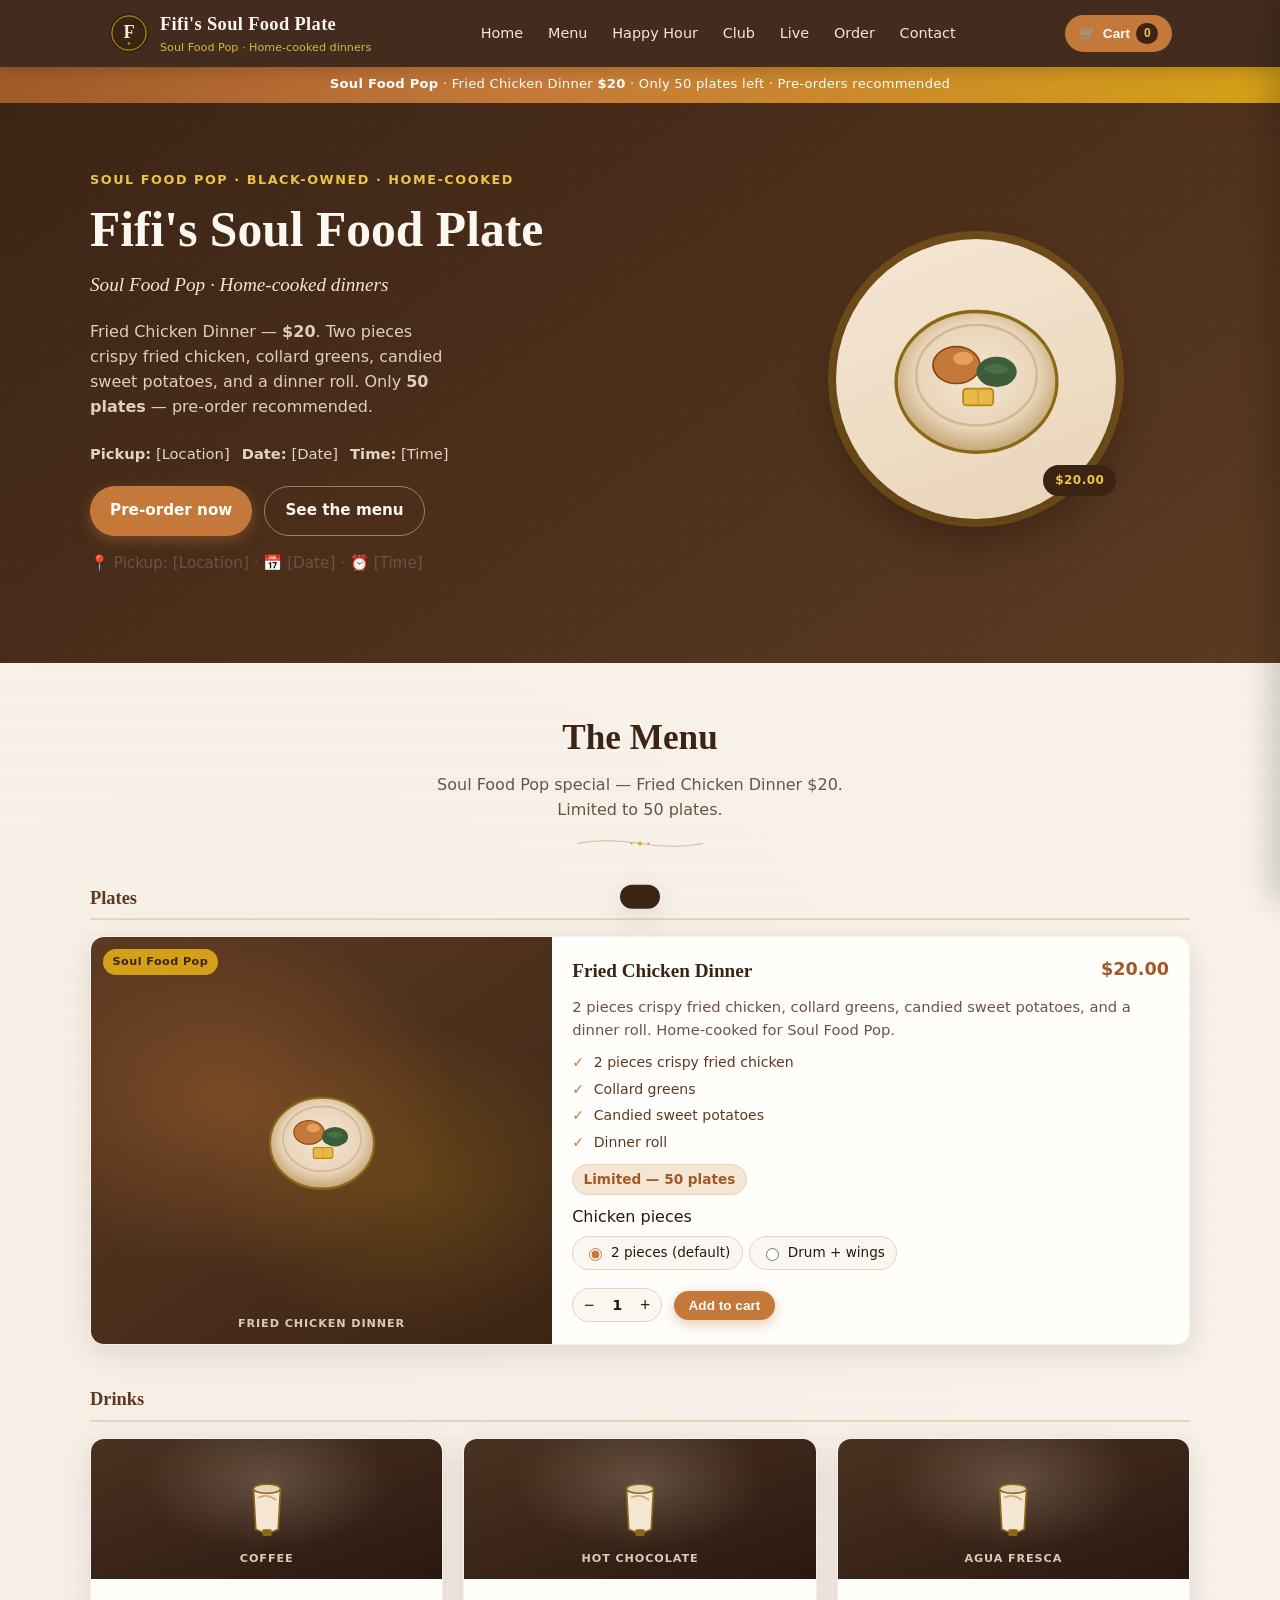
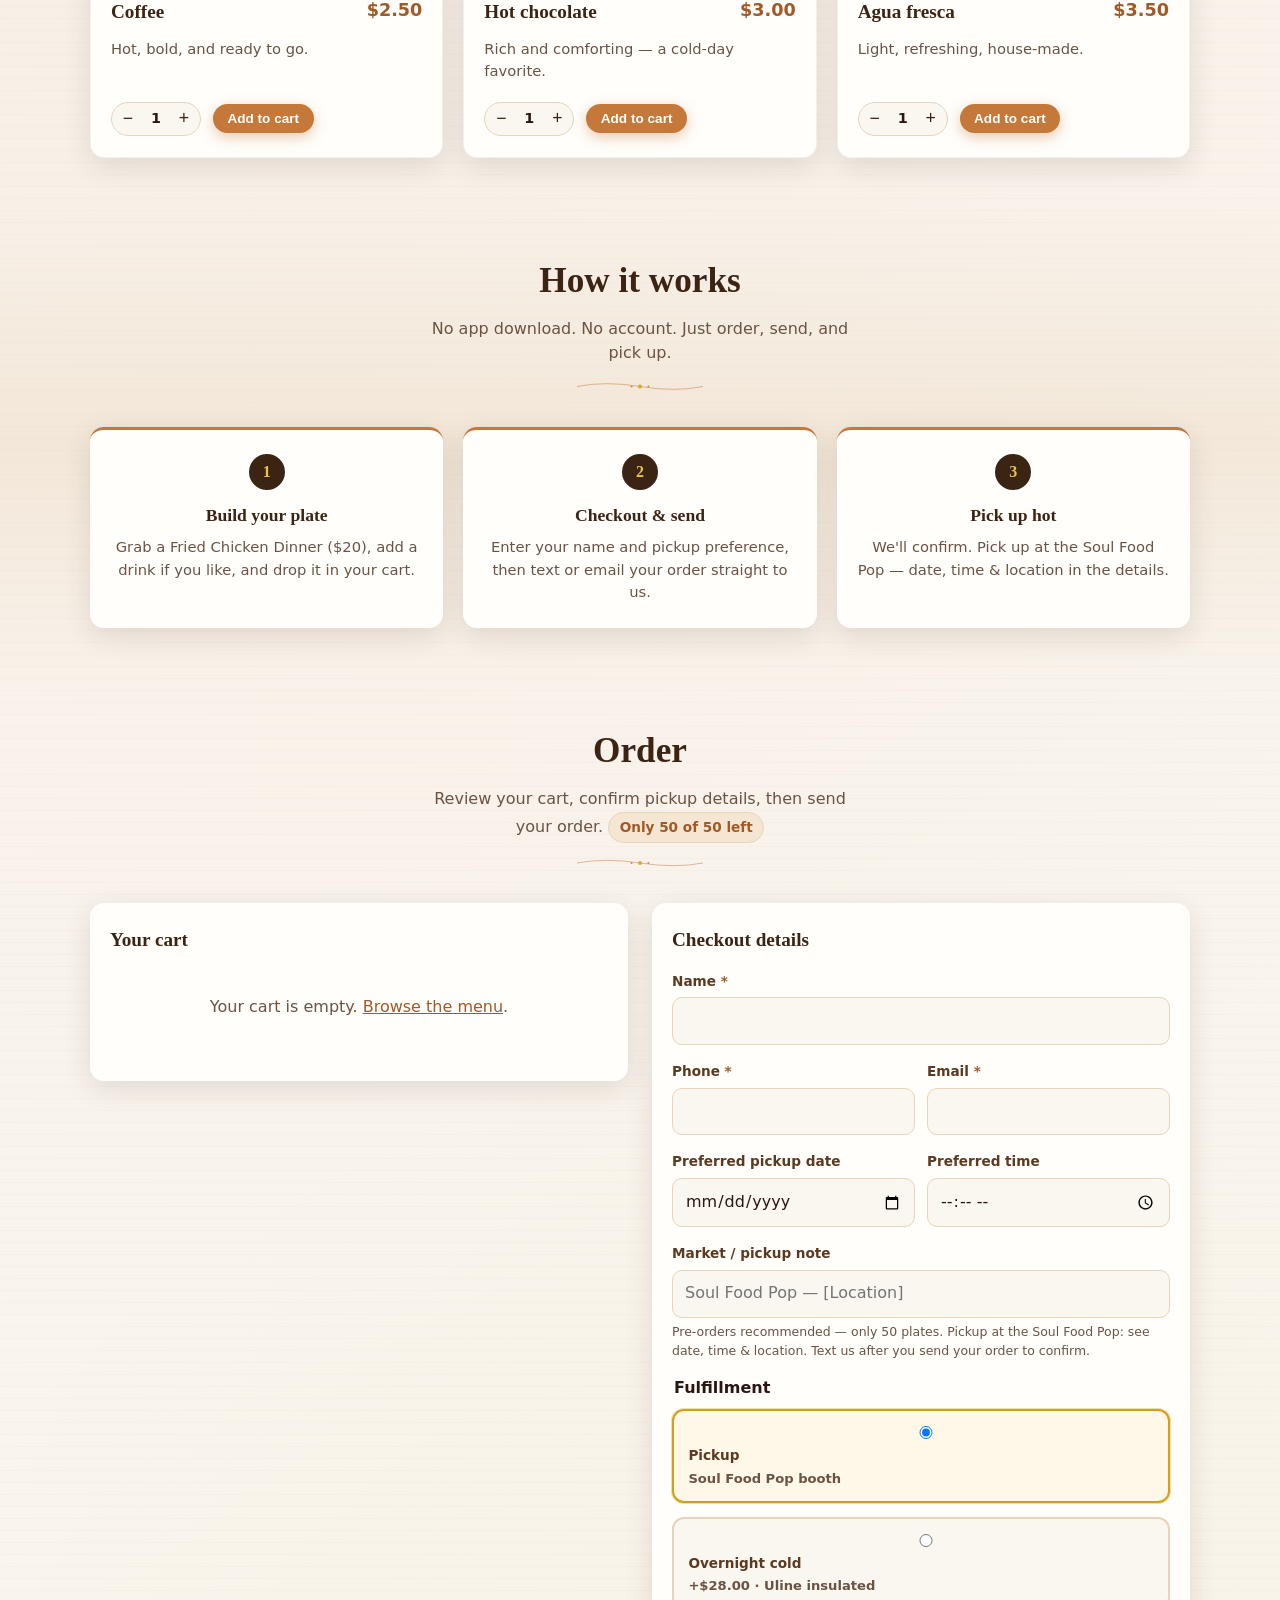
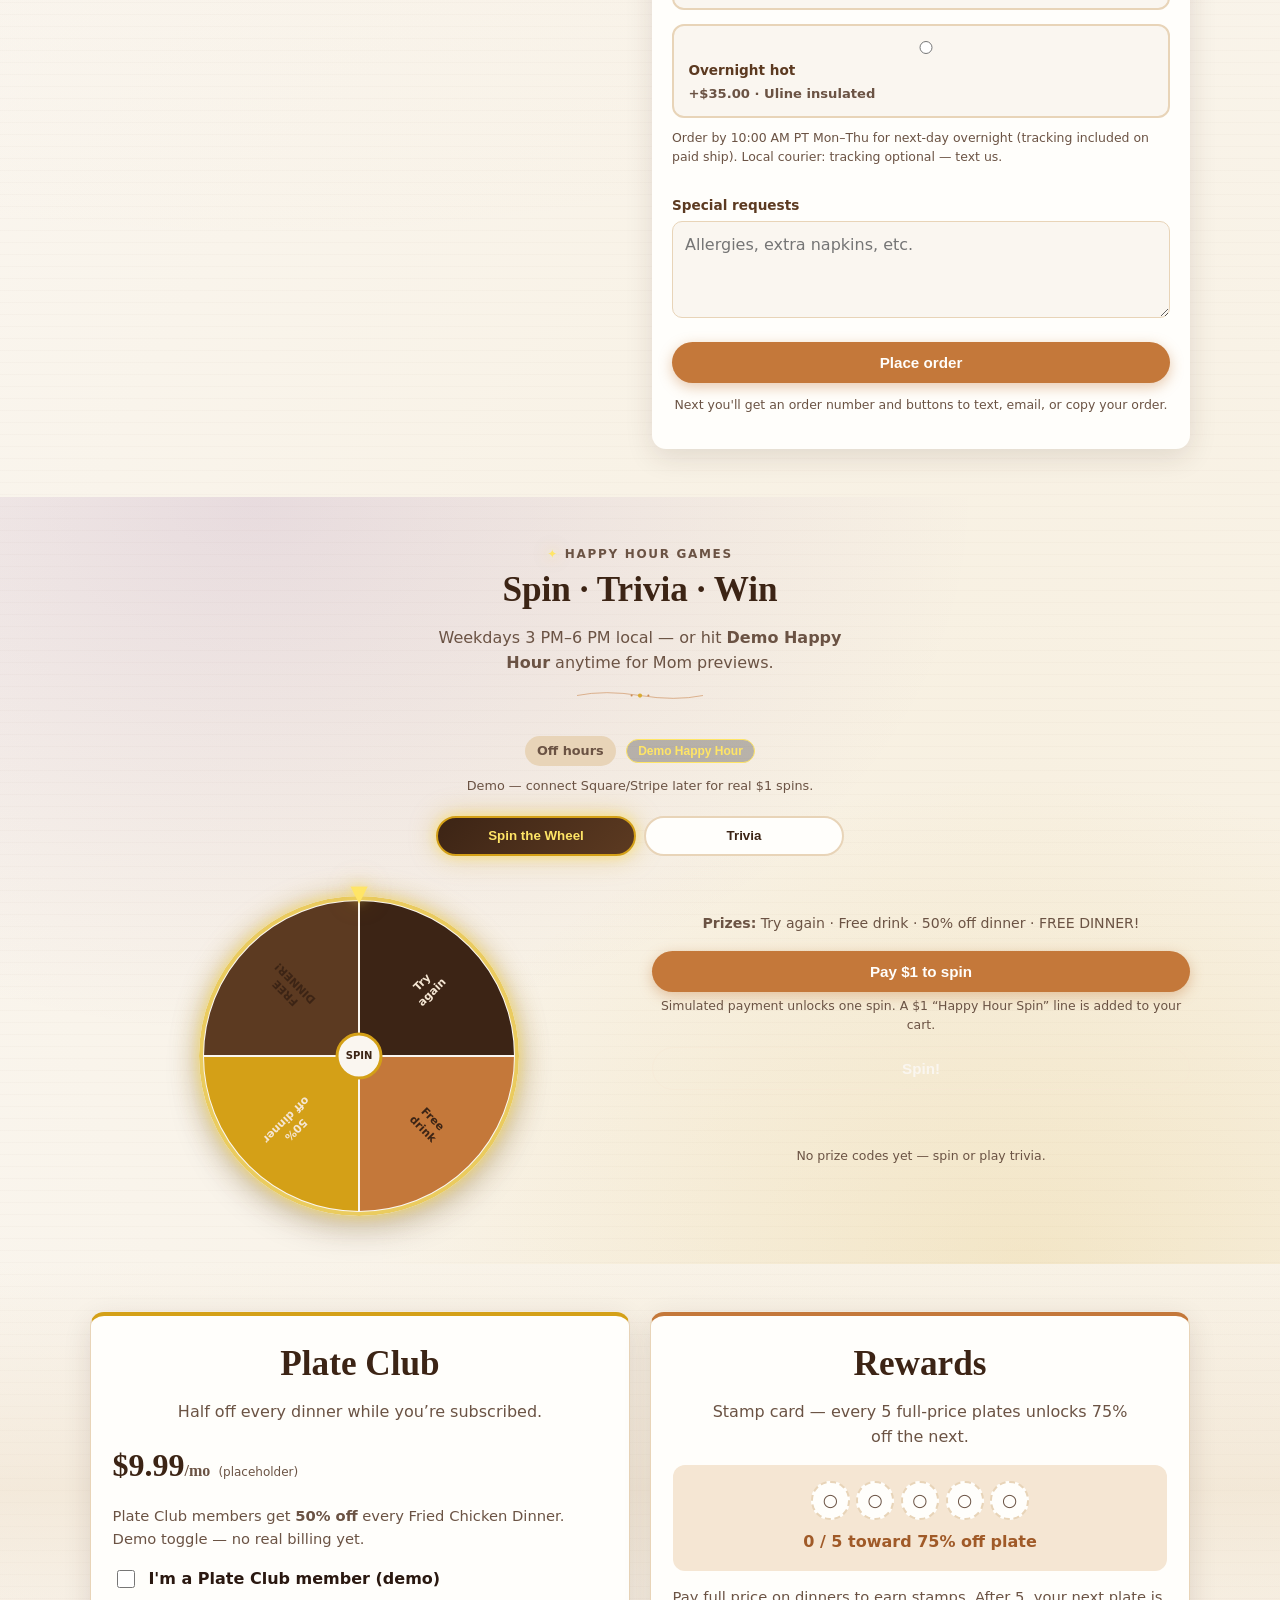
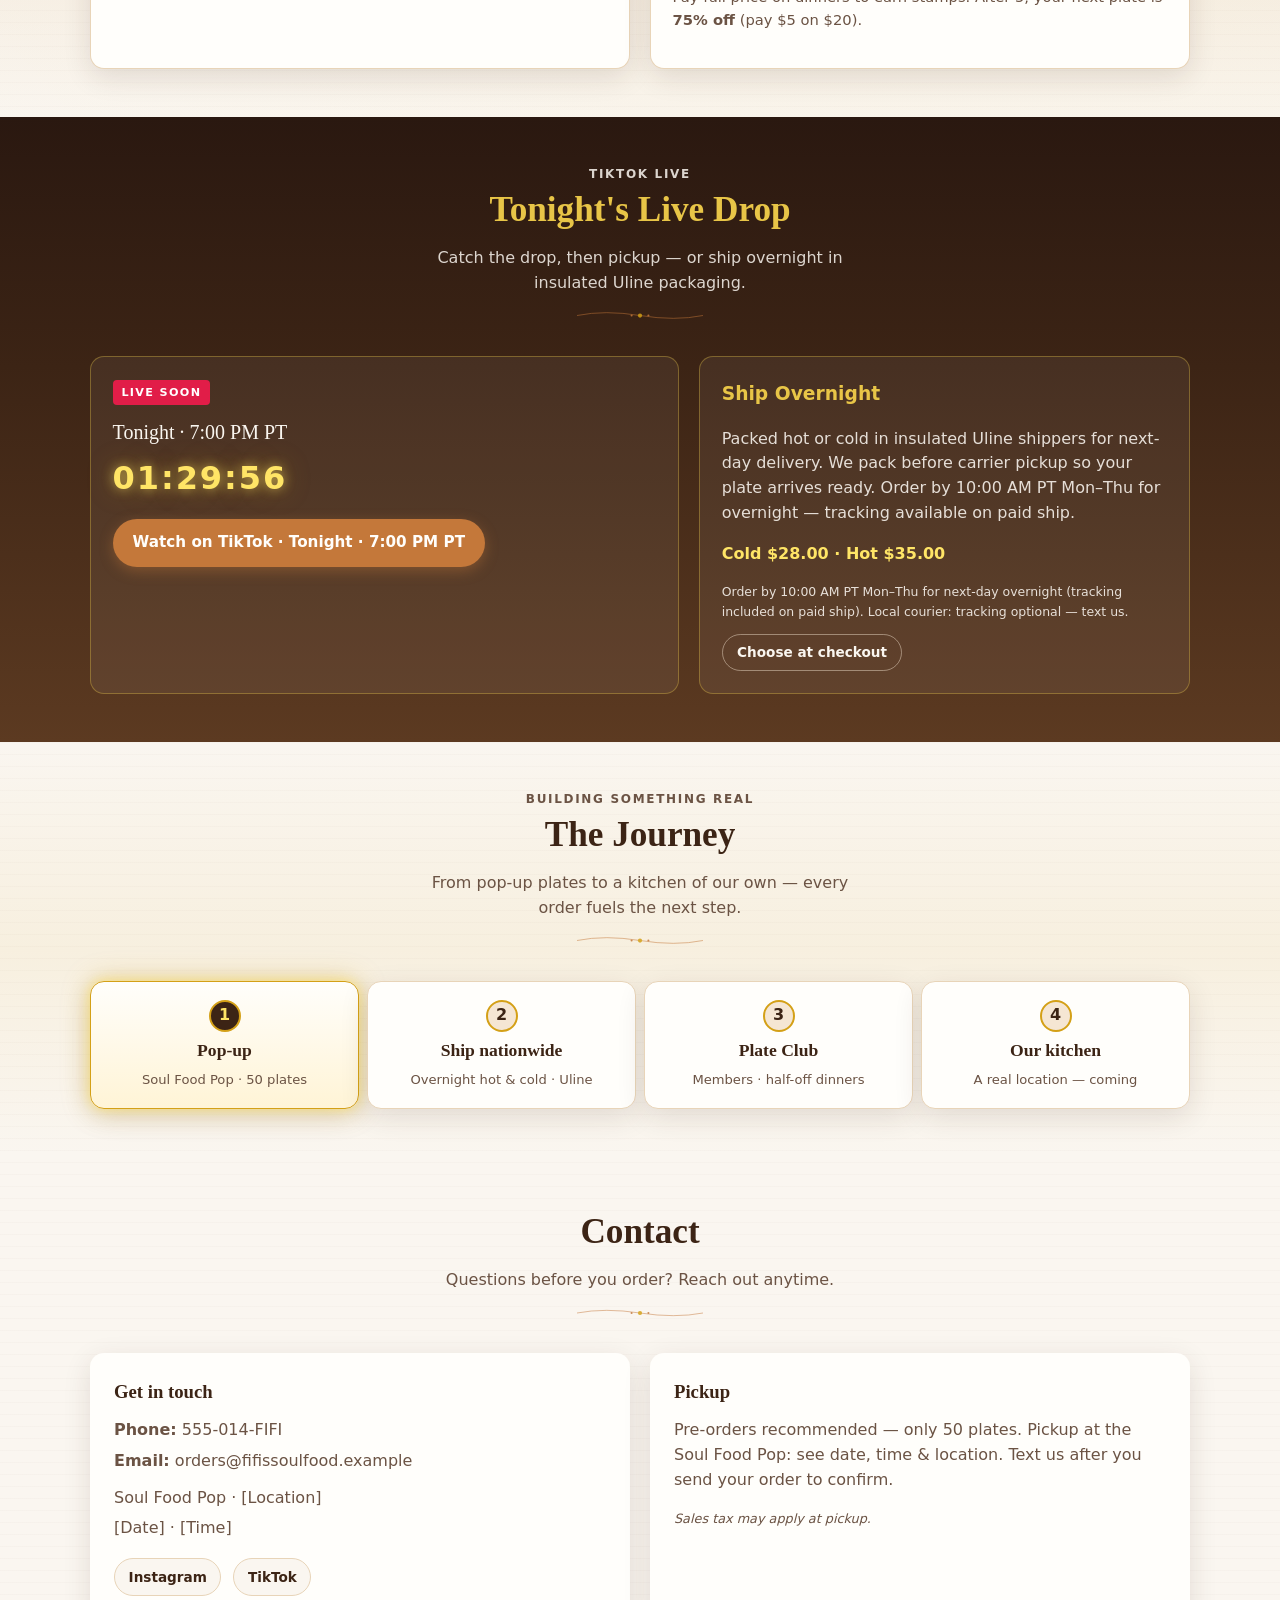
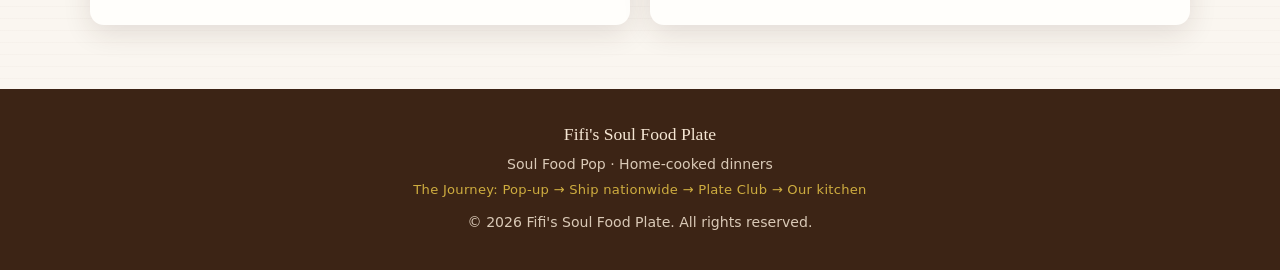
==== commit 271c5080: "Add get-the-bag playbook and live sales funnel" ====
--- a/index.html
+++ b/index.html
@@ -250,6 +250,7 @@
                   </label>
                 </div>
                 <p class="form-hint" id="ship-hint" hidden>Packed hot or cold in insulated Uline shippers for next-day delivery.</p>
+                <p class="form-hint" id="overnight-cutoff-checkout">Order by 10:00 AM PT Mon–Thu for overnight (tracking available).</p>
               </fieldset>
               <div class="form-group">
                 <label for="special-requests">Special requests</label>
@@ -377,6 +378,7 @@
             <h3>Ship Overnight</h3>
             <p id="ship-copy-teaser">Packed hot or cold in insulated Uline shippers for next-day delivery.</p>
             <p class="ship-prices"><span id="ship-cold-price">Cold $28</span> · <span id="ship-hot-price">Hot $35</span></p>
+            <p class="form-hint" id="overnight-cutoff-live" style="margin-top:0.5rem;">Order by 10:00 AM PT Mon–Thu for overnight (tracking available).</p>
             <a class="btn btn-secondary btn-sm" href="#order">Choose at checkout</a>
           </div>
         </div>
